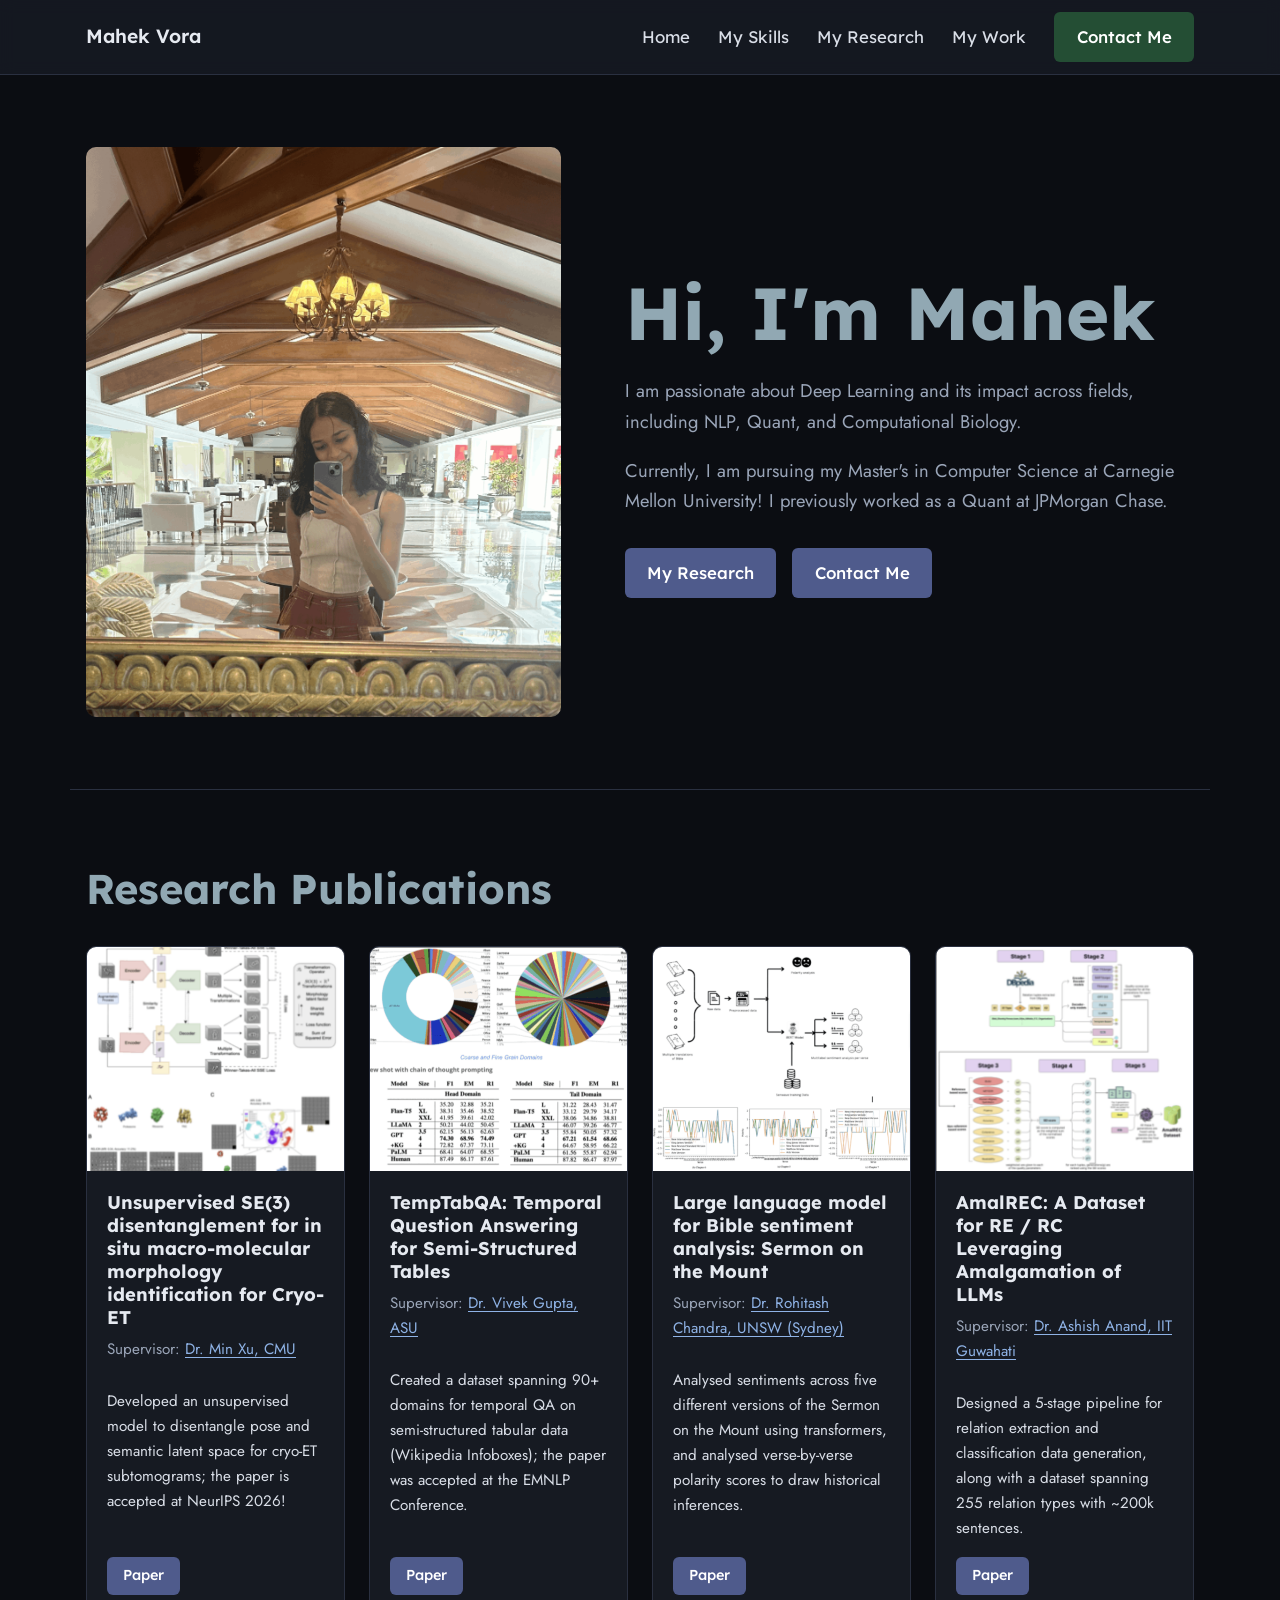
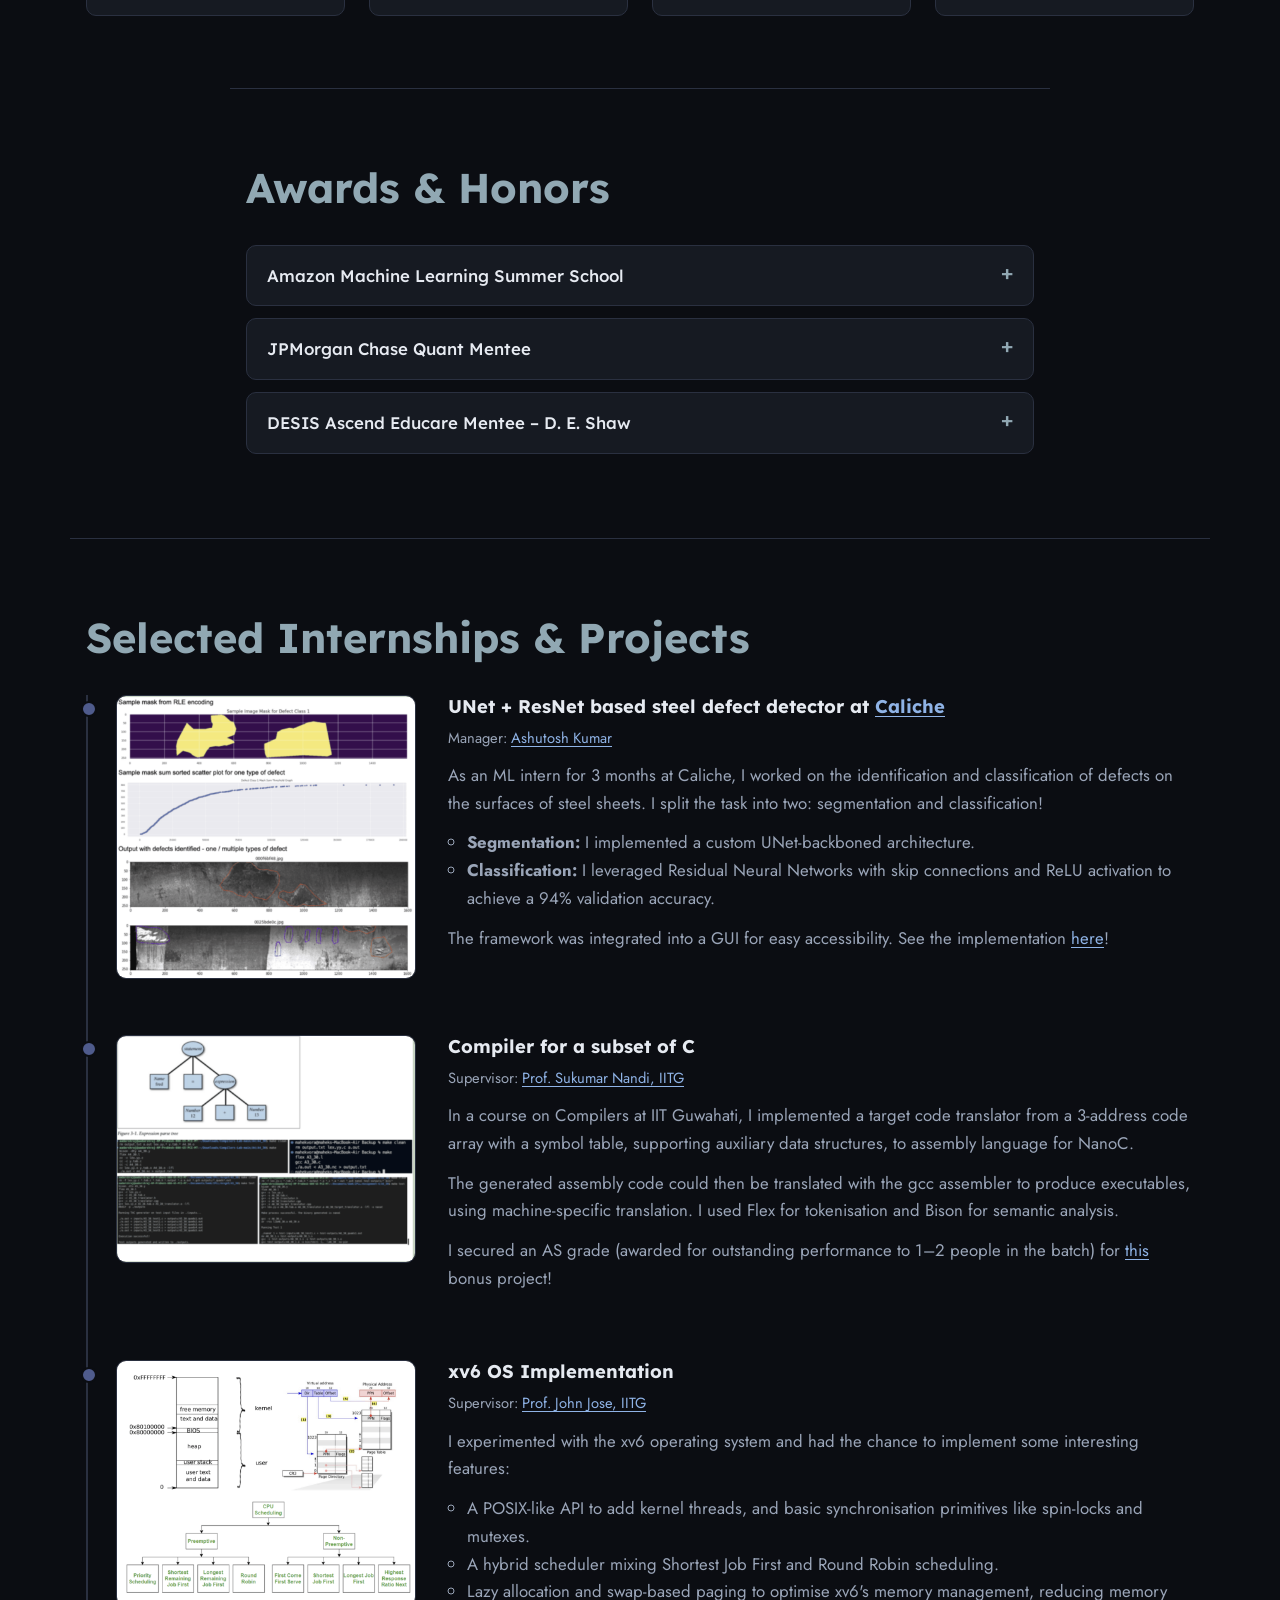
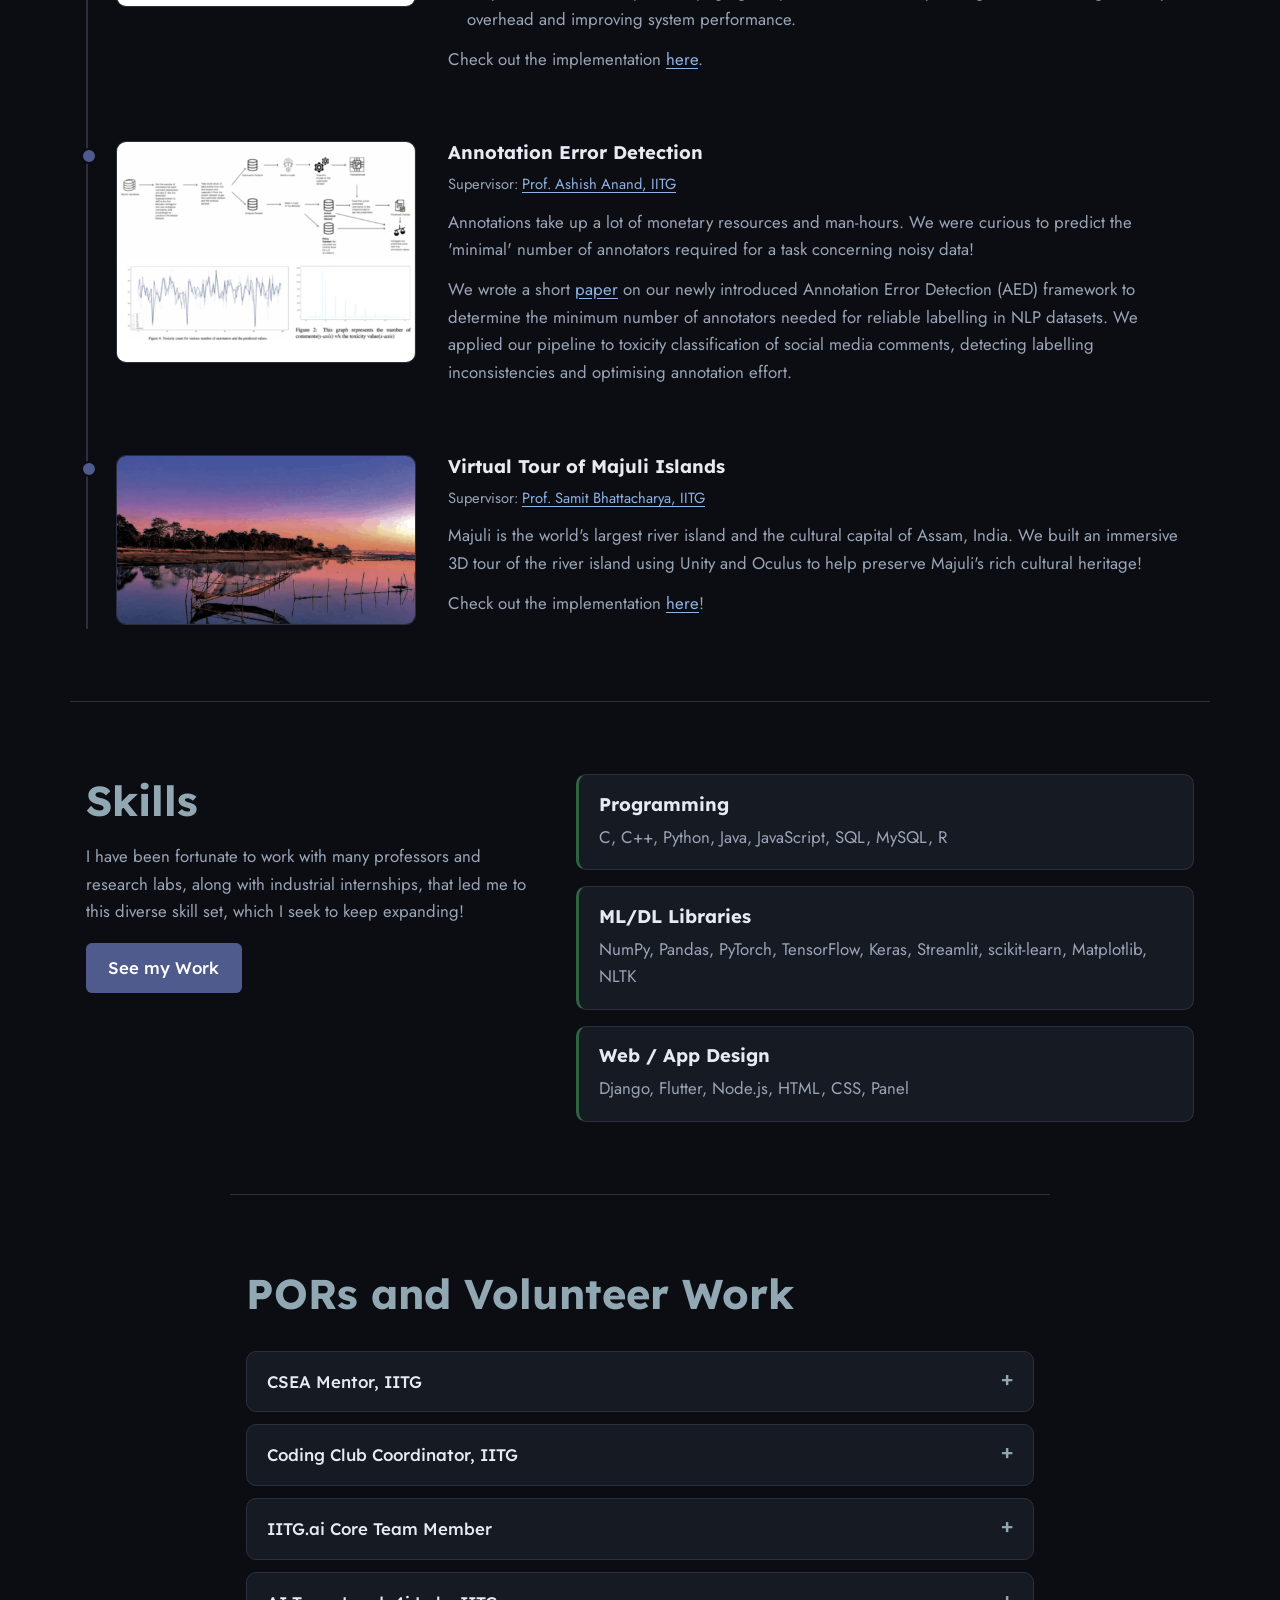
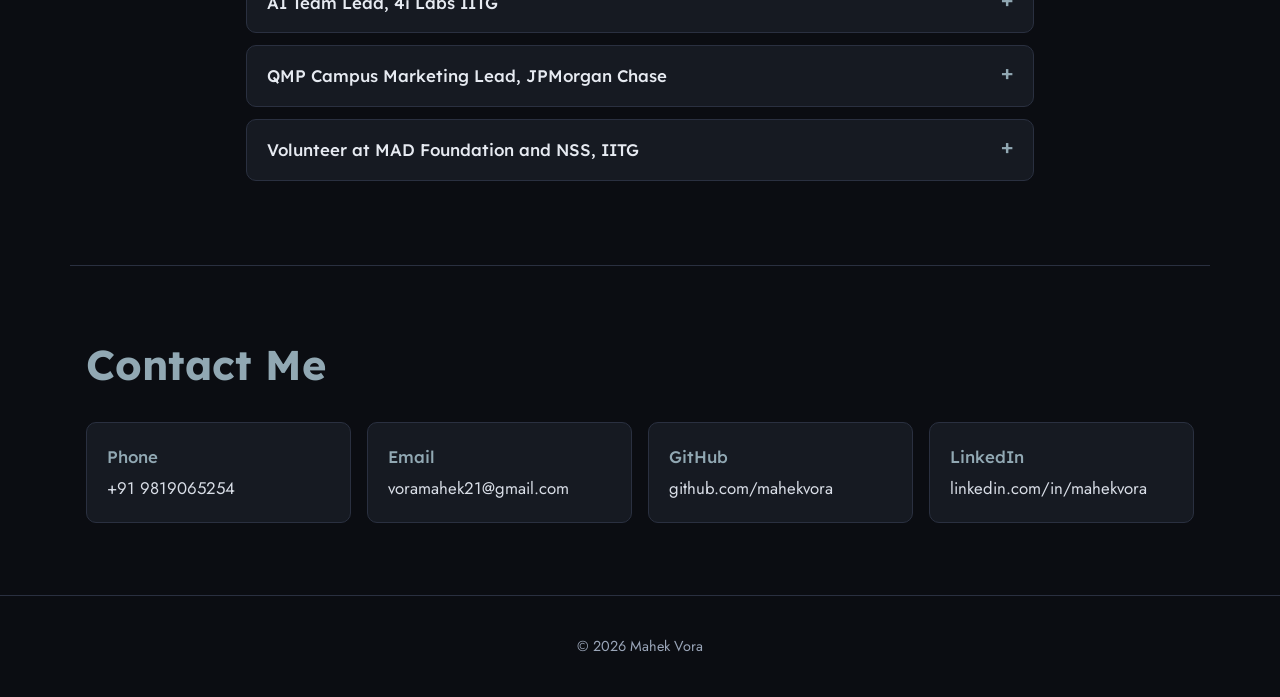
==== index.html @ 823ddb9f "Initial GitHub Pages site migrated from Mobirise Co-Authored-By: Claude Opus 5.5 <noreply@anthropic." ====
<!doctype html>
<html lang="en">
<head>
  <meta charset="utf-8">
  <meta name="viewport" content="width=device-width, initial-scale=1">
  <title>Mahek Vora</title>
  <meta name="description" content="Mahek Vora — MS in Computer Science at Carnegie Mellon University. Deep Learning research across NLP, Quant, and Computational Biology.">
  <link rel="preconnect" href="https://fonts.googleapis.com">
  <link rel="preconnect" href="https://fonts.gstatic.com" crossorigin>
  <link href="https://fonts.googleapis.com/css2?family=Jost:wght@400;500&family=Lexend:wght@400;500;600;700&display=swap" rel="stylesheet">
  <link rel="stylesheet" href="assets/css/style.css">
</head>
<body>

<header class="nav">
  <div class="nav-inner">
    <a class="brand" href="#top">Mahek Vora</a>
    <input type="checkbox" id="nav-toggle" aria-label="Toggle menu">
    <label for="nav-toggle" class="nav-burger"><span></span></label>
    <nav class="nav-links">
      <a href="#top">Home</a>
      <a href="#skills">My Skills</a>
      <a href="#research">My Research</a>
      <a href="#work">My Work</a>
      <a class="btn btn-green" href="#contact">Contact Me</a>
    </nav>
  </div>
</header>

<main id="top">

  <section class="hero container">
    <img class="hero-photo" src="assets/images/img-5869-1076x1293.png" alt="Mahek Vora" width="1076" height="1293">
    <div class="hero-text">
      <h1>Hi, I'm Mahek</h1>
      <p>I am passionate about Deep Learning and its impact across fields, including NLP, Quant, and Computational Biology.</p>
      <p>Currently, I am pursuing my Master's in Computer Science at Carnegie Mellon University! I previously worked as a Quant at JPMorgan Chase.</p>
      <div class="btn-row">
        <a class="btn" href="#research">My Research</a>
        <a class="btn" href="#contact">Contact Me</a>
      </div>
    </div>
  </section>

  <section id="research" class="container">
    <h2>Research Publications</h2>
    <div class="cards">
      <article class="card">
        <img src="assets/images/cmu-518x467.png" alt="" loading="lazy">
        <div class="card-body">
          <h3>Unsupervised SE(3) disentanglement for in situ macro-molecular morphology identification for Cryo-ET</h3>
          <p class="meta">Supervisor: <a href="https://cbd.cmu.edu/people/xu.html">Dr. Min Xu, CMU</a></p>
          <p>Developed an unsupervised model to disentangle pose and semantic latent space for cryo-ET subtomograms; the paper is accepted at NeurIPS 2026!</p>
          <a class="btn btn-small" href="http://arxiv.org/abs/2601.01364">Paper</a>
        </div>
      </article>
      <article class="card">
        <img src="assets/images/ttqa-518x437.png" alt="" loading="lazy">
        <div class="card-body">
          <h3>TempTabQA: Temporal Question Answering for Semi-Structured Tables</h3>
          <p class="meta">Supervisor: <a href="https://search.asu.edu/profile/5176374">Dr. Vivek Gupta, ASU</a></p>
          <p>Created a dataset spanning 90+ domains for temporal QA on semi-structured tabular data (Wikipedia Infoboxes); the paper was accepted at the EMNLP Conference.</p>
          <a class="btn btn-small" href="https://aclanthology.org/2023.emnlp-main.149/">Paper</a>
        </div>
      </article>
      <article class="card">
        <img src="assets/images/sermon-518x442.png" alt="" loading="lazy">
        <div class="card-body">
          <h3>Large language model for Bible sentiment analysis: Sermon on the Mount</h3>
          <p class="meta">Supervisor: <a href="https://research.unsw.edu.au/people/dr-rohitash-chandra">Dr. Rohitash Chandra, UNSW (Sydney)</a></p>
          <p>Analysed sentiments across five different versions of the Sermon on the Mount using transformers, and analysed verse-by-verse polarity scores to draw historical inferences.</p>
          <a class="btn btn-small" href="https://arxiv.org/abs/2401.00689">Paper</a>
        </div>
      </article>
      <article class="card">
        <img src="assets/images/amalrec-518x457.png" alt="" loading="lazy">
        <div class="card-body">
          <h3>AmalREC: A Dataset for RE / RC Leveraging Amalgamation of LLMs</h3>
          <p class="meta">Supervisor: <a href="https://www.iitg.ac.in/anand.ashish/">Dr. Ashish Anand, IIT Guwahati</a></p>
          <p>Designed a 5-stage pipeline for relation extraction and classification data generation, along with a dataset spanning 255 relation types with ~200k sentences.</p>
          <a class="btn btn-small" href="https://arxiv.org/abs/2412.20427">Paper</a>
        </div>
      </article>
    </div>
  </section>

  <section id="awards" class="container narrow">
    <h2>Awards &amp; Honors</h2>
    <details>
      <summary>Amazon Machine Learning Summer School</summary>
      <p>Selected in the top 4% nationally to attend the Amazon MLSS 2022.</p>
    </details>
    <details>
      <summary>JPMorgan Chase Quant Mentee</summary>
      <p>Selected in the top 1% nationally for a 6-month-long mentorship in quant research and finance by JPMorgan Chase.</p>
    </details>
    <details>
      <summary>DESIS Ascend Educare Mentee – D. E. Shaw</summary>
      <p>Selected in the top 32 of 6200 women nationally (top 0.5%) for the 6-month-long STEM initiative by D. E. Shaw.</p>
    </details>
  </section>

  <section id="work" class="container">
    <h2>Selected Internships &amp; Projects</h2>
    <ol class="timeline">
      <li>
        <img src="assets/images/caliche-944x894.png" alt="" loading="lazy">
        <div>
          <h3>UNet + ResNet based steel defect detector at <a href="https://www.calicheglobal.com/">Caliche</a></h3>
          <p class="meta">Manager: <a href="https://www.linkedin.com/in/corrosionczar/">Ashutosh Kumar</a></p>
          <p>As an ML intern for 3 months at Caliche, I worked on the identification and classification of defects on the surfaces of steel sheets. I split the task into two: segmentation and classification!</p>
          <ul>
            <li><strong>Segmentation:</strong> I implemented a custom UNet-backboned architecture.</li>
            <li><strong>Classification:</strong> I leveraged Residual Neural Networks with skip connections and ReLU activation to achieve a 94% validation accuracy.</li>
          </ul>
          <p>The framework was integrated into a GUI for easy accessibility. See the implementation <a href="https://github.com/mahekvora/Metal-Sheet-Defect-Detection">here</a>!</p>
        </div>
      </li>
      <li>
        <img src="assets/images/compiler-948x720.png" alt="" loading="lazy">
        <div>
          <h3>Compiler for a subset of C</h3>
          <p class="meta">Supervisor: <a href="https://www.iitg.ac.in/sukumar/">Prof. Sukumar Nandi, IITG</a></p>
          <p>In a course on Compilers at IIT Guwahati, I implemented a target code translator from a 3-address code array with a symbol table, supporting auxiliary data structures, to assembly language for NanoC.</p>
          <p>The generated assembly code could then be translated with the gcc assembler to produce executables, using machine-specific translation. I used Flex for tokenisation and Bison for semantic analysis.</p>
          <p>I secured an AS grade (awarded for outstanding performance to 1–2 people in the batch) for <a href="https://github.com/mahekvora/Compiler-in-C-Like-Language">this</a> bonus project!</p>
        </div>
      </li>
      <li>
        <img src="assets/images/xv6-944x776.png" alt="" loading="lazy">
        <div>
          <h3>xv6 OS Implementation</h3>
          <p class="meta">Supervisor: <a href="https://www.iitg.ac.in/johnjose/">Prof. John Jose, IITG</a></p>
          <p>I experimented with the xv6 operating system and had the chance to implement some interesting features:</p>
          <ul>
            <li>A POSIX-like API to add kernel threads, and basic synchronisation primitives like spin-locks and mutexes.</li>
            <li>A hybrid scheduler mixing Shortest Job First and Round Robin scheduling.</li>
            <li>Lazy allocation and swap-based paging to optimise xv6's memory management, reducing memory overhead and improving system performance.</li>
          </ul>
          <p>Check out the implementation <a href="https://github.com/mahekvora/xv6-Implementation">here</a>.</p>
        </div>
      </li>
      <li>
        <img src="assets/images/aed-946x696.png" alt="" loading="lazy">
        <div>
          <h3>Annotation Error Detection</h3>
          <p class="meta">Supervisor: <a href="https://www.iitg.ac.in/anand.ashish/">Prof. Ashish Anand, IITG</a></p>
          <p>Annotations take up a lot of monetary resources and man-hours. We were curious to predict the 'minimal' number of annotators required for a task concerning noisy data!</p>
          <p>We wrote a short <a href="https://github.com/mahekvora/Annotation-Error-Detection-Model">paper</a> on our newly introduced Annotation Error Detection (AED) framework to determine the minimum number of annotators needed for reliable labelling in NLP datasets. We applied our pipeline to toxicity classification of social media comments, detecting labelling inconsistencies and optimising annotation effort.</p>
        </div>
      </li>
      <li>
        <img src="assets/images/majuli-932x526.png" alt="" loading="lazy">
        <div>
          <h3>Virtual Tour of Majuli Islands</h3>
          <p class="meta">Supervisor: <a href="https://fac.iitg.ac.in/samit/">Prof. Samit Bhattacharya, IITG</a></p>
          <p>Majuli is the world's largest river island and the cultural capital of Assam, India. We built an immersive 3D tour of the river island using Unity and Oculus to help preserve Majuli's rich cultural heritage!</p>
          <p>Check out the implementation <a href="https://github.com/mahekvora/Virtual-tour-of-Majuli-River-Islands/tree/main">here</a>!</p>
        </div>
      </li>
    </ol>
  </section>

  <section id="skills" class="container skills">
    <div class="skills-intro">
      <h2>Skills</h2>
      <p>I have been fortunate to work with many professors and research labs, along with industrial internships, that led me to this diverse skill set, which I seek to keep expanding!</p>
      <a class="btn" href="#work">See my Work</a>
    </div>
    <div class="skills-grid">
      <div class="skill">
        <h3>Programming</h3>
        <p>C, C++, Python, Java, JavaScript, SQL, MySQL, R</p>
      </div>
      <div class="skill">
        <h3>ML/DL Libraries</h3>
        <p>NumPy, Pandas, PyTorch, TensorFlow, Keras, Streamlit, scikit-learn, Matplotlib, NLTK</p>
      </div>
      <div class="skill">
        <h3>Web / App Design</h3>
        <p>Django, Flutter, Node.js, HTML, CSS, Panel</p>
      </div>
    </div>
  </section>

  <section id="volunteer" class="container narrow">
    <h2>PORs and Volunteer Work</h2>
    <details>
      <summary>CSEA Mentor, IITG</summary>
      <p>As a part of the Computer Science and Engineering Association, the central student body at IITG's Computer Science department, I mentored a group of 10 freshers, helping them adjust to the cultural and academic environment. I guided them on internships, research projects and placements in addition to academic coursework.</p>
    </details>
    <details>
      <summary>Coding Club Coordinator, IITG</summary>
      <p>As the Coordinator at Coding Club, I organised various ML &amp; DL hackathons, led projects and mentored freshers on ML, AI, and Web/App Development.</p>
    </details>
    <details>
      <summary>IITG.ai Core Team Member</summary>
      <p>I was one of the leads at the Core Team in IITG's AI club, IITG.ai. Here, I organised multiple research discussions and AI competitions. I also took part in organising guest lectures in NLP, CV and AI.</p>
    </details>
    <details>
      <summary>AI Team Lead, 4i Labs IITG</summary>
      <p>As the Lead of the AI team at IITG 4i Labs, I worked on various projects, including the speech setup and chatbot for a humanoid, Raman! I worked with people from diverse departments including mechanical and robotics students.</p>
    </details>
    <details>
      <summary>QMP Campus Marketing Lead, JPMorgan Chase</summary>
      <p>At JPMorgan Chase's Quant Mentorship Program (QMP), I led the Campus Marketing for IIT Guwahati. The program focuses on mentoring the best batch of sophomores at top schools in India on Quant. I myself was one of the selected mentees in my sophomore year, and finally joined the program back as a mentor when I joined JPMC full time!</p>
    </details>
    <details>
      <summary>Volunteer at MAD Foundation and NSS, IITG</summary>
      <p>I volunteered at Making A Difference, an NGO, to teach basic mathematics to over 300 tribal students at Palghar, a small district in rural Maharashtra. As an undergraduate at IIT Guwahati, I joined the National Service Scheme to help as a teaching volunteer for underprivileged students during on-site rural visits.</p>
    </details>
  </section>

  <section id="contact" class="container">
    <h2>Contact Me</h2>
    <div class="contact-grid">
      <a class="contact" href="tel:+919819065254"><span>Phone</span>+91 9819065254</a>
      <a class="contact" href="mailto:voramahek21@gmail.com"><span>Email</span>voramahek21@gmail.com</a>
      <a class="contact" href="https://github.com/mahekvora"><span>GitHub</span>github.com/mahekvora</a>
      <a class="contact" href="https://www.linkedin.com/in/mahekvora"><span>LinkedIn</span>linkedin.com/in/mahekvora</a>
    </div>
  </section>

</main>

<footer class="footer">
  <p>© 2026 Mahek Vora</p>
</footer>

<script>
  // Close the mobile menu after picking a section
  document.querySelectorAll('.nav-links a').forEach(function (a) {
    a.addEventListener('click', function () { document.getElementById('nav-toggle').checked = false; });
  });
</script>

</body>
</html>
---- assets/css/style.css ----
:root {
  --bg: #0b0d12;
  --surface: #161a22;
  --surface-2: #1e2330;
  --border: #2a3040;
  --text: #d9dee7;
  --muted: #9aa5b8;
  --heading: #91a8b3;
  --accent: #4f5b8c;
  --accent-hover: #616ea6;
  --green: #244e34;
  --green-hover: #2f6443;
  --link: #8fb3e6;
  --radius: 10px;
}

* { box-sizing: border-box; }

html { scroll-behavior: smooth; scroll-padding-top: 80px; }

body {
  margin: 0;
  background: var(--bg);
  color: var(--text);
  font-family: 'Jost', system-ui, sans-serif;
  font-size: 1.05rem;
  line-height: 1.65;
}

h1, h2, h3 { font-family: 'Lexend', sans-serif; color: var(--heading); line-height: 1.25; }
h1 { font-size: clamp(2.6rem, 7vw, 4.6rem); margin: 0 0 1rem; }
h2 { font-size: clamp(1.8rem, 4vw, 2.6rem); margin: 0 0 2rem; }
h3 { font-size: 1.15rem; margin: 0 0 .5rem; color: #e6eaf1; }

a { color: var(--link); text-underline-offset: 3px; }
a:hover { color: #b5cdf0; }

img { max-width: 100%; height: auto; display: block; }

.container { max-width: 1140px; margin: 0 auto; padding: 4.5rem 1rem; }
.narrow { max-width: 820px; }
section + section { border-top: 1px solid var(--border); }

/* Buttons */
.btn {
  display: inline-block;
  padding: .7rem 1.4rem;
  background: var(--accent);
  color: #fff;
  font-family: 'Lexend', sans-serif;
  font-weight: 500;
  text-decoration: none;
  border-radius: 6px;
  transition: background .2s;
}
.btn:hover { background: var(--accent-hover); color: #fff; }
.btn-green { background: var(--green); }
.btn-green:hover { background: var(--green-hover); }
.btn-small { padding: .45rem 1rem; font-size: .9rem; }
.btn-row { display: flex; gap: 1rem; flex-wrap: wrap; margin-top: 2rem; }

/* Nav */
.nav {
  position: sticky; top: 0; z-index: 10;
  background: rgba(22, 26, 34, .92);
  backdrop-filter: blur(8px);
  border-bottom: 1px solid var(--border);
}
.nav-inner {
  max-width: 1140px; margin: 0 auto; padding: .75rem 1rem;
  display: flex; align-items: center; justify-content: space-between;
}
.brand { font-family: 'Lexend', sans-serif; font-weight: 600; font-size: 1.2rem; color: #e6eaf1; text-decoration: none; }
.nav-links { display: flex; align-items: center; gap: 1.75rem; }
.nav-links a:not(.btn) { color: var(--text); text-decoration: none; font-family: 'Lexend', sans-serif; }
.nav-links a:not(.btn):hover { color: var(--heading); }
#nav-toggle, .nav-burger { display: none; }

/* Hero */
.hero { display: grid; grid-template-columns: 1fr 1.2fr; gap: 4rem; align-items: center; }
.hero-photo { border-radius: var(--radius); }
.hero-text p { color: var(--muted); font-size: 1.15rem; }

/* Research cards */
.cards { display: grid; grid-template-columns: repeat(auto-fill, minmax(250px, 1fr)); gap: 1.5rem; }
.card {
  background: var(--surface);
  border: 1px solid var(--border);
  border-radius: var(--radius);
  overflow: hidden;
  display: flex; flex-direction: column;
}
.card img { aspect-ratio: 518 / 450; object-fit: cover; width: 100%; background: #fff; }
.card-body { padding: 1.25rem; display: flex; flex-direction: column; flex: 1; }
.card-body p { font-size: .95rem; }
.card-body .btn { align-self: flex-start; margin-top: auto; }
.meta { color: var(--muted); font-size: .92rem; margin: 0 0 .75rem; }

/* Accordions */
details {
  background: var(--surface);
  border: 1px solid var(--border);
  border-radius: var(--radius);
  margin-bottom: .75rem;
}
summary {
  cursor: pointer;
  list-style: none;
  padding: 1rem 1.25rem;
  font-family: 'Lexend', sans-serif;
  font-weight: 500;
  color: #e6eaf1;
  display: flex; justify-content: space-between; gap: 1rem;
}
summary::-webkit-details-marker { display: none; }
summary::after { content: '+'; color: var(--heading); font-size: 1.3rem; line-height: 1; }
details[open] summary::after { content: '−'; }
details p { margin: 0; padding: 0 1.25rem 1.1rem; color: var(--muted); }

/* Timeline */
.timeline { list-style: none; margin: 0; padding: 0 0 0 1.75rem; border-left: 2px solid var(--border); }
.timeline > li {
  position: relative;
  display: grid; grid-template-columns: 300px 1fr; gap: 2rem;
  margin-bottom: 3.5rem;
}
.timeline > li:last-child { margin-bottom: 0; }
.timeline > li::before {
  content: '';
  position: absolute; left: calc(-1.75rem - 7px); top: .4rem;
  width: 12px; height: 12px; border-radius: 50%;
  background: var(--accent); border: 2px solid var(--bg);
}
.timeline img { border-radius: var(--radius); border: 1px solid var(--border); }
.timeline p, .timeline ul { color: var(--muted); margin: 0 0 .75rem; }
.timeline ul { padding-left: 1.2rem; }

/* Skills */
.skills { display: grid; grid-template-columns: 1fr 1.4fr; gap: 3rem; align-items: start; }
.skills-intro p { color: var(--muted); }
.skills-intro h2 { margin-bottom: 1rem; }
.skills-grid { display: grid; gap: 1rem; }
.skill { background: var(--surface); border: 1px solid var(--border); border-left: 3px solid var(--green-hover); border-radius: var(--radius); padding: 1.1rem 1.25rem; }
.skill p { margin: 0; color: var(--muted); }

/* Contact */
.contact-grid { display: grid; grid-template-columns: repeat(auto-fit, minmax(220px, 1fr)); gap: 1rem; }
.contact {
  background: var(--surface); border: 1px solid var(--border); border-radius: var(--radius);
  padding: 1.25rem; text-decoration: none; color: var(--text); overflow-wrap: anywhere;
  transition: border-color .2s;
}
.contact:hover { border-color: var(--accent); color: var(--text); }
.contact span { display: block; font-family: 'Lexend', sans-serif; color: var(--heading); font-weight: 500; margin-bottom: .25rem; }

.footer { text-align: center; color: var(--muted); border-top: 1px solid var(--border); padding: 1.5rem 1rem; font-size: .9rem; }

/* Responsive */
@media (max-width: 860px) {
  .hero, .skills { grid-template-columns: 1fr; gap: 2rem; }
  .hero-photo { max-width: 420px; margin: 0 auto; }
  .hero-text { text-align: center; }
  .btn-row { justify-content: center; }
  .timeline > li { grid-template-columns: 1fr; gap: 1rem; }
  .container { padding: 3rem 1rem; }

  .nav-burger { display: block; width: 28px; height: 20px; position: relative; cursor: pointer; }
  .nav-burger span, .nav-burger::before, .nav-burger::after {
    content: ''; position: absolute; left: 0; right: 0; height: 2px; background: var(--text);
  }
  .nav-burger::before { top: 0; }
  .nav-burger span { top: 9px; }
  .nav-burger::after { bottom: 0; }
  .nav-links {
    display: none;
    position: absolute; top: 100%; left: 0; right: 0;
    flex-direction: column; align-items: stretch; gap: 0;
    background: var(--surface); border-bottom: 1px solid var(--border);
    padding: .5rem 1rem 1rem;
  }
  .nav-links a { padding: .6rem 0; }
  .nav-links .btn { text-align: center; margin-top: .5rem; }
  #nav-toggle:checked ~ .nav-links { display: flex; }
}
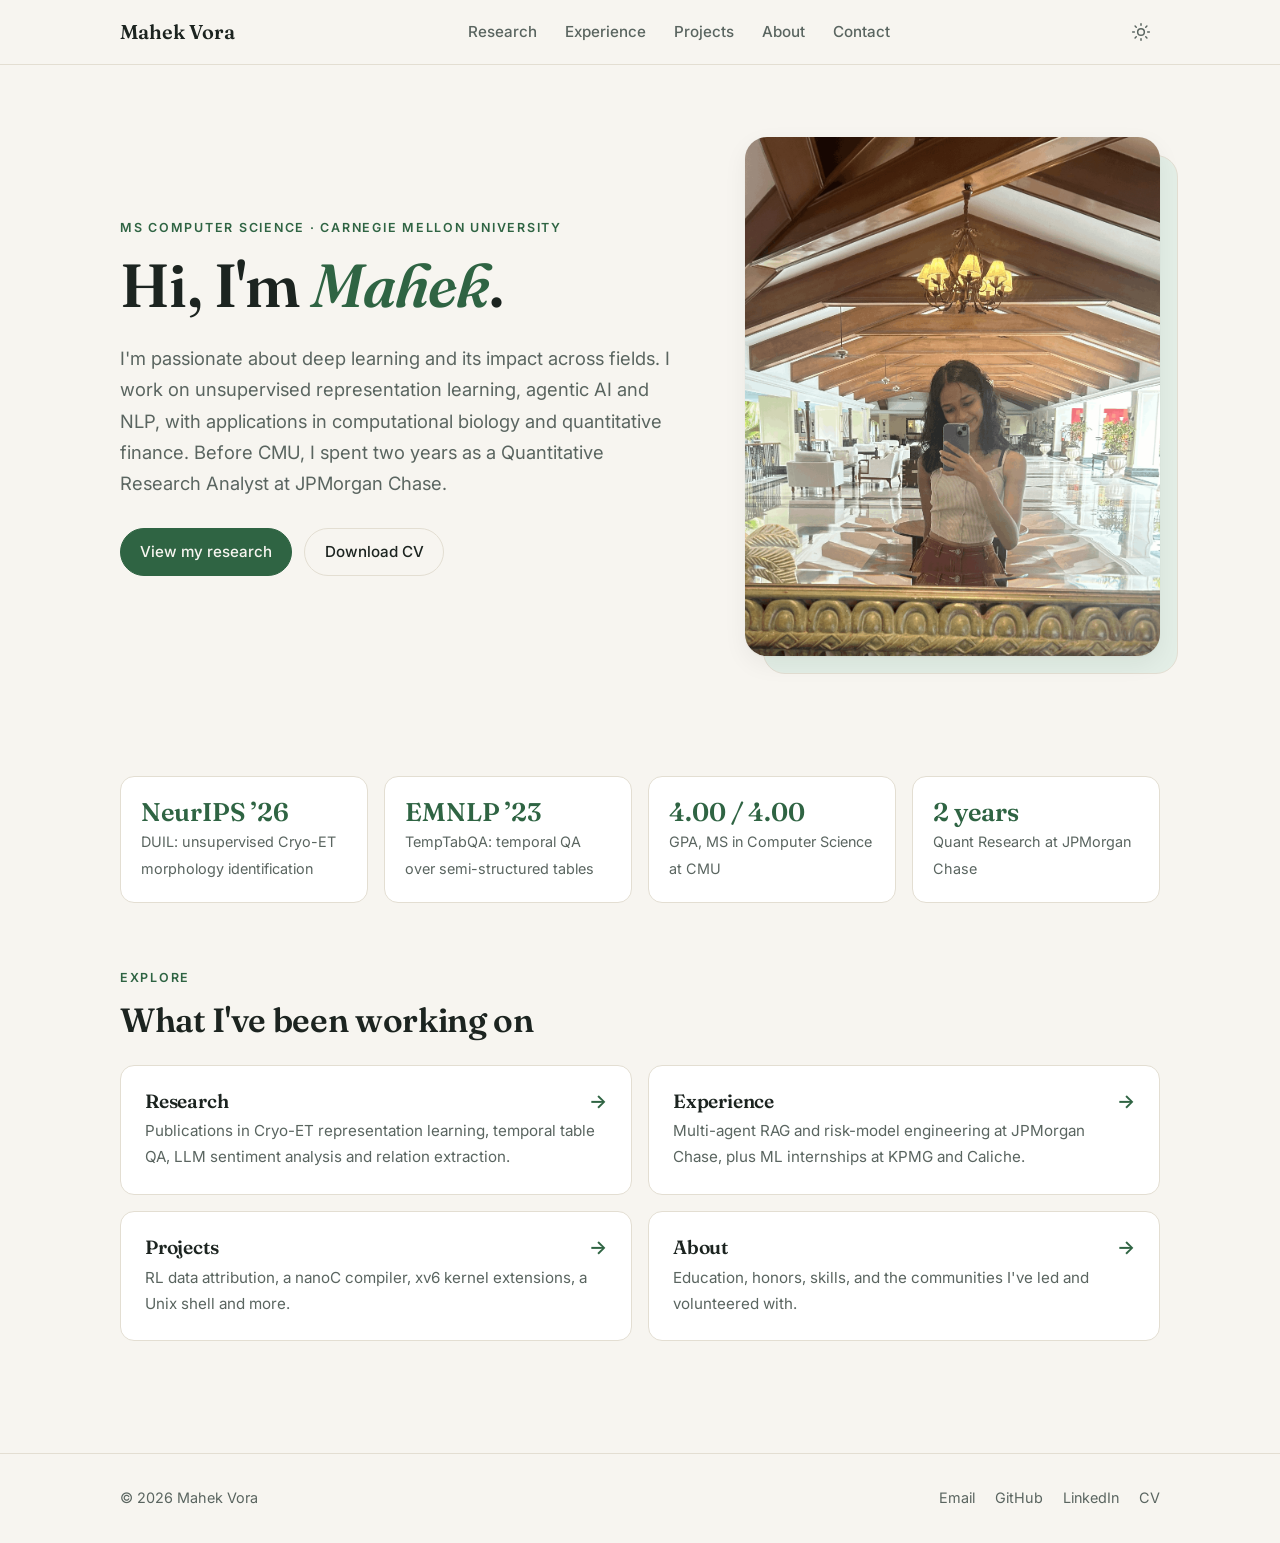
==== commit 1947cd04: "Split site into multiple pages, refresh content from CV, redesign Co-Authored-By: Claude Opus 5.5 <n" ====
--- a/index.html
+++ b/index.html
@@ -4,235 +4,101 @@
   <meta charset="utf-8">
   <meta name="viewport" content="width=device-width, initial-scale=1">
   <title>Mahek Vora</title>
-  <meta name="description" content="Mahek Vora — MS in Computer Science at Carnegie Mellon University. Deep Learning research across NLP, Quant, and Computational Biology.">
+  <meta name="description" content="Mahek Vora — MS in Computer Science at Carnegie Mellon University. Deep learning research across NLP, computational biology and quantitative finance.">
+  <meta property="og:title" content="Mahek Vora">
+  <meta property="og:description" content="Mahek Vora — MS in Computer Science at Carnegie Mellon University. Deep learning research across NLP, computational biology and quantitative finance.">
+  <meta property="og:image" content="https://mahekvora.github.io/assets/images/img-5869-1076x1293.png">
+  <link rel="icon" href="assets/images/favicon.svg" type="image/svg+xml">
   <link rel="preconnect" href="https://fonts.googleapis.com">
   <link rel="preconnect" href="https://fonts.gstatic.com" crossorigin>
-  <link href="https://fonts.googleapis.com/css2?family=Jost:wght@400;500&family=Lexend:wght@400;500;600;700&display=swap" rel="stylesheet">
+  <link href="https://fonts.googleapis.com/css2?family=Fraunces:ital,opsz,wght@0,9..144,500;0,9..144,600;1,9..144,500;1,9..144,600&family=Inter:wght@400;500;600&display=swap" rel="stylesheet">
   <link rel="stylesheet" href="assets/css/style.css">
+  <script src="assets/js/main.js"></script>
 </head>
 <body>
 
-<header class="nav">
-  <div class="nav-inner">
-    <a class="brand" href="#top">Mahek Vora</a>
-    <input type="checkbox" id="nav-toggle" aria-label="Toggle menu">
-    <label for="nav-toggle" class="nav-burger"><span></span></label>
-    <nav class="nav-links">
-      <a href="#top">Home</a>
-      <a href="#skills">My Skills</a>
-      <a href="#research">My Research</a>
-      <a href="#work">My Work</a>
-      <a class="btn btn-green" href="#contact">Contact Me</a>
+<header class="site-header">
+  <div class="wrap">
+    <a class="brand" href="index.html">Mahek Vora</a>
+    <nav class="nav" aria-label="Main">
+      <a href="research.html">Research</a>
+      <a href="experience.html">Experience</a>
+      <a href="projects.html">Projects</a>
+      <a href="about.html">About</a>
+      <a href="contact.html">Contact</a>
     </nav>
+    <div class="header-actions">
+      <button class="icon-btn theme-btn" aria-label="Toggle dark mode">
+        <svg class="sun" viewBox="0 0 24 24" fill="none" stroke="currentColor" stroke-width="1.8" stroke-linecap="round"><circle cx="12" cy="12" r="4"/><path d="M12 2v2M12 20v2M4.9 4.9l1.4 1.4M17.7 17.7l1.4 1.4M2 12h2M20 12h2M4.9 19.1l1.4-1.4M17.7 6.3l1.4-1.4"/></svg>
+        <svg class="moon" viewBox="0 0 24 24" fill="none" stroke="currentColor" stroke-width="1.8" stroke-linecap="round" stroke-linejoin="round"><path d="M21 12.8A9 9 0 1 1 11.2 3a7 7 0 0 0 9.8 9.8z"/></svg>
+      </button>
+      <button class="icon-btn menu-btn" aria-label="Open menu" aria-expanded="false">
+        <svg viewBox="0 0 24 24" fill="none" stroke="currentColor" stroke-width="1.8" stroke-linecap="round"><path d="M4 7h16M4 12h16M4 17h16"/></svg>
+      </button>
+    </div>
   </div>
 </header>
 
-<main id="top">
-
-  <section class="hero container">
-    <img class="hero-photo" src="assets/images/img-5869-1076x1293.png" alt="Mahek Vora" width="1076" height="1293">
-    <div class="hero-text">
-      <h1>Hi, I'm Mahek</h1>
-      <p>I am passionate about Deep Learning and its impact across fields, including NLP, Quant, and Computational Biology.</p>
-      <p>Currently, I am pursuing my Master's in Computer Science at Carnegie Mellon University! I previously worked as a Quant at JPMorgan Chase.</p>
+<main>
+  <section class="wrap hero">
+    <div>
+      <p class="eyebrow">MS Computer Science · Carnegie Mellon University</p>
+      <h1>Hi, I'm <em>Mahek</em>.</h1>
+      <p class="lede">I'm passionate about deep learning and its impact across fields. I work on unsupervised representation learning, agentic AI and NLP, with applications in computational biology and quantitative finance. Before CMU, I spent two years as a Quantitative Research Analyst at JPMorgan Chase.</p>
       <div class="btn-row">
-        <a class="btn" href="#research">My Research</a>
-        <a class="btn" href="#contact">Contact Me</a>
+        <a class="btn" href="research.html">View my research</a>
+        <a class="btn btn-ghost" href="assets/files/Mahek_Vora_CV.pdf">Download CV</a>
       </div>
+    </div>
+    <div class="portrait">
+      <img src="assets/images/img-5869-1076x1293.png" alt="Portrait of Mahek Vora" width="1076" height="1293">
     </div>
   </section>
 
-  <section id="research" class="container">
-    <h2>Research Publications</h2>
-    <div class="cards">
-      <article class="card">
-        <img src="assets/images/cmu-518x467.png" alt="" loading="lazy">
-        <div class="card-body">
-          <h3>Unsupervised SE(3) disentanglement for in situ macro-molecular morphology identification for Cryo-ET</h3>
-          <p class="meta">Supervisor: <a href="https://cbd.cmu.edu/people/xu.html">Dr. Min Xu, CMU</a></p>
-          <p>Developed an unsupervised model to disentangle pose and semantic latent space for cryo-ET subtomograms; the paper is accepted at NeurIPS 2026!</p>
-          <a class="btn btn-small" href="http://arxiv.org/abs/2601.01364">Paper</a>
-        </div>
-      </article>
-      <article class="card">
-        <img src="assets/images/ttqa-518x437.png" alt="" loading="lazy">
-        <div class="card-body">
-          <h3>TempTabQA: Temporal Question Answering for Semi-Structured Tables</h3>
-          <p class="meta">Supervisor: <a href="https://search.asu.edu/profile/5176374">Dr. Vivek Gupta, ASU</a></p>
-          <p>Created a dataset spanning 90+ domains for temporal QA on semi-structured tabular data (Wikipedia Infoboxes); the paper was accepted at the EMNLP Conference.</p>
-          <a class="btn btn-small" href="https://aclanthology.org/2023.emnlp-main.149/">Paper</a>
-        </div>
-      </article>
-      <article class="card">
-        <img src="assets/images/sermon-518x442.png" alt="" loading="lazy">
-        <div class="card-body">
-          <h3>Large language model for Bible sentiment analysis: Sermon on the Mount</h3>
-          <p class="meta">Supervisor: <a href="https://research.unsw.edu.au/people/dr-rohitash-chandra">Dr. Rohitash Chandra, UNSW (Sydney)</a></p>
-          <p>Analysed sentiments across five different versions of the Sermon on the Mount using transformers, and analysed verse-by-verse polarity scores to draw historical inferences.</p>
-          <a class="btn btn-small" href="https://arxiv.org/abs/2401.00689">Paper</a>
-        </div>
-      </article>
-      <article class="card">
-        <img src="assets/images/amalrec-518x457.png" alt="" loading="lazy">
-        <div class="card-body">
-          <h3>AmalREC: A Dataset for RE / RC Leveraging Amalgamation of LLMs</h3>
-          <p class="meta">Supervisor: <a href="https://www.iitg.ac.in/anand.ashish/">Dr. Ashish Anand, IIT Guwahati</a></p>
-          <p>Designed a 5-stage pipeline for relation extraction and classification data generation, along with a dataset spanning 255 relation types with ~200k sentences.</p>
-          <a class="btn btn-small" href="https://arxiv.org/abs/2412.20427">Paper</a>
-        </div>
-      </article>
+  <section class="wrap section">
+    <div class="stats">
+      <div class="stat"><b>NeurIPS ’26</b><span>DUIL: unsupervised Cryo-ET morphology identification</span></div>
+      <div class="stat"><b>EMNLP ’23</b><span>TempTabQA: temporal QA over semi-structured tables</span></div>
+      <div class="stat"><b>4.00 / 4.00</b><span>GPA, MS in Computer Science at CMU</span></div>
+      <div class="stat"><b>2 years</b><span>Quant Research at JPMorgan Chase</span></div>
     </div>
   </section>
 
-  <section id="awards" class="container narrow">
-    <h2>Awards &amp; Honors</h2>
-    <details>
-      <summary>Amazon Machine Learning Summer School</summary>
-      <p>Selected in the top 4% nationally to attend the Amazon MLSS 2022.</p>
-    </details>
-    <details>
-      <summary>JPMorgan Chase Quant Mentee</summary>
-      <p>Selected in the top 1% nationally for a 6-month-long mentorship in quant research and finance by JPMorgan Chase.</p>
-    </details>
-    <details>
-      <summary>DESIS Ascend Educare Mentee – D. E. Shaw</summary>
-      <p>Selected in the top 32 of 6200 women nationally (top 0.5%) for the 6-month-long STEM initiative by D. E. Shaw.</p>
-    </details>
-  </section>
-
-  <section id="work" class="container">
-    <h2>Selected Internships &amp; Projects</h2>
-    <ol class="timeline">
-      <li>
-        <img src="assets/images/caliche-944x894.png" alt="" loading="lazy">
-        <div>
-          <h3>UNet + ResNet based steel defect detector at <a href="https://www.calicheglobal.com/">Caliche</a></h3>
-          <p class="meta">Manager: <a href="https://www.linkedin.com/in/corrosionczar/">Ashutosh Kumar</a></p>
-          <p>As an ML intern for 3 months at Caliche, I worked on the identification and classification of defects on the surfaces of steel sheets. I split the task into two: segmentation and classification!</p>
-          <ul>
-            <li><strong>Segmentation:</strong> I implemented a custom UNet-backboned architecture.</li>
-            <li><strong>Classification:</strong> I leveraged Residual Neural Networks with skip connections and ReLU activation to achieve a 94% validation accuracy.</li>
-          </ul>
-          <p>The framework was integrated into a GUI for easy accessibility. See the implementation <a href="https://github.com/mahekvora/Metal-Sheet-Defect-Detection">here</a>!</p>
-        </div>
-      </li>
-      <li>
-        <img src="assets/images/compiler-948x720.png" alt="" loading="lazy">
-        <div>
-          <h3>Compiler for a subset of C</h3>
-          <p class="meta">Supervisor: <a href="https://www.iitg.ac.in/sukumar/">Prof. Sukumar Nandi, IITG</a></p>
-          <p>In a course on Compilers at IIT Guwahati, I implemented a target code translator from a 3-address code array with a symbol table, supporting auxiliary data structures, to assembly language for NanoC.</p>
-          <p>The generated assembly code could then be translated with the gcc assembler to produce executables, using machine-specific translation. I used Flex for tokenisation and Bison for semantic analysis.</p>
-          <p>I secured an AS grade (awarded for outstanding performance to 1–2 people in the batch) for <a href="https://github.com/mahekvora/Compiler-in-C-Like-Language">this</a> bonus project!</p>
-        </div>
-      </li>
-      <li>
-        <img src="assets/images/xv6-944x776.png" alt="" loading="lazy">
-        <div>
-          <h3>xv6 OS Implementation</h3>
-          <p class="meta">Supervisor: <a href="https://www.iitg.ac.in/johnjose/">Prof. John Jose, IITG</a></p>
-          <p>I experimented with the xv6 operating system and had the chance to implement some interesting features:</p>
-          <ul>
-            <li>A POSIX-like API to add kernel threads, and basic synchronisation primitives like spin-locks and mutexes.</li>
-            <li>A hybrid scheduler mixing Shortest Job First and Round Robin scheduling.</li>
-            <li>Lazy allocation and swap-based paging to optimise xv6's memory management, reducing memory overhead and improving system performance.</li>
-          </ul>
-          <p>Check out the implementation <a href="https://github.com/mahekvora/xv6-Implementation">here</a>.</p>
-        </div>
-      </li>
-      <li>
-        <img src="assets/images/aed-946x696.png" alt="" loading="lazy">
-        <div>
-          <h3>Annotation Error Detection</h3>
-          <p class="meta">Supervisor: <a href="https://www.iitg.ac.in/anand.ashish/">Prof. Ashish Anand, IITG</a></p>
-          <p>Annotations take up a lot of monetary resources and man-hours. We were curious to predict the 'minimal' number of annotators required for a task concerning noisy data!</p>
-          <p>We wrote a short <a href="https://github.com/mahekvora/Annotation-Error-Detection-Model">paper</a> on our newly introduced Annotation Error Detection (AED) framework to determine the minimum number of annotators needed for reliable labelling in NLP datasets. We applied our pipeline to toxicity classification of social media comments, detecting labelling inconsistencies and optimising annotation effort.</p>
-        </div>
-      </li>
-      <li>
-        <img src="assets/images/majuli-932x526.png" alt="" loading="lazy">
-        <div>
-          <h3>Virtual Tour of Majuli Islands</h3>
-          <p class="meta">Supervisor: <a href="https://fac.iitg.ac.in/samit/">Prof. Samit Bhattacharya, IITG</a></p>
-          <p>Majuli is the world's largest river island and the cultural capital of Assam, India. We built an immersive 3D tour of the river island using Unity and Oculus to help preserve Majuli's rich cultural heritage!</p>
-          <p>Check out the implementation <a href="https://github.com/mahekvora/Virtual-tour-of-Majuli-River-Islands/tree/main">here</a>!</p>
-        </div>
-      </li>
-    </ol>
-  </section>
-
-  <section id="skills" class="container skills">
-    <div class="skills-intro">
-      <h2>Skills</h2>
-      <p>I have been fortunate to work with many professors and research labs, along with industrial internships, that led me to this diverse skill set, which I seek to keep expanding!</p>
-      <a class="btn" href="#work">See my Work</a>
-    </div>
-    <div class="skills-grid">
-      <div class="skill">
-        <h3>Programming</h3>
-        <p>C, C++, Python, Java, JavaScript, SQL, MySQL, R</p>
-      </div>
-      <div class="skill">
-        <h3>ML/DL Libraries</h3>
-        <p>NumPy, Pandas, PyTorch, TensorFlow, Keras, Streamlit, scikit-learn, Matplotlib, NLTK</p>
-      </div>
-      <div class="skill">
-        <h3>Web / App Design</h3>
-        <p>Django, Flutter, Node.js, HTML, CSS, Panel</p>
-      </div>
+  <section class="wrap section">
+    <p class="eyebrow">Explore</p>
+    <h2>What I've been working on</h2>
+    <div class="explore">
+      <a href="research.html">
+        <h3>Research</h3>
+        <p>Publications in Cryo-ET representation learning, temporal table QA, LLM sentiment analysis and relation extraction.</p>
+      </a>
+      <a href="experience.html">
+        <h3>Experience</h3>
+        <p>Multi-agent RAG and risk-model engineering at JPMorgan Chase, plus ML internships at KPMG and Caliche.</p>
+      </a>
+      <a href="projects.html">
+        <h3>Projects</h3>
+        <p>RL data attribution, a nanoC compiler, xv6 kernel extensions, a Unix shell and more.</p>
+      </a>
+      <a href="about.html">
+        <h3>About</h3>
+        <p>Education, honors, skills, and the communities I've led and volunteered with.</p>
+      </a>
     </div>
   </section>
-
-  <section id="volunteer" class="container narrow">
-    <h2>PORs and Volunteer Work</h2>
-    <details>
-      <summary>CSEA Mentor, IITG</summary>
-      <p>As a part of the Computer Science and Engineering Association, the central student body at IITG's Computer Science department, I mentored a group of 10 freshers, helping them adjust to the cultural and academic environment. I guided them on internships, research projects and placements in addition to academic coursework.</p>
-    </details>
-    <details>
-      <summary>Coding Club Coordinator, IITG</summary>
-      <p>As the Coordinator at Coding Club, I organised various ML &amp; DL hackathons, led projects and mentored freshers on ML, AI, and Web/App Development.</p>
-    </details>
-    <details>
-      <summary>IITG.ai Core Team Member</summary>
-      <p>I was one of the leads at the Core Team in IITG's AI club, IITG.ai. Here, I organised multiple research discussions and AI competitions. I also took part in organising guest lectures in NLP, CV and AI.</p>
-    </details>
-    <details>
-      <summary>AI Team Lead, 4i Labs IITG</summary>
-      <p>As the Lead of the AI team at IITG 4i Labs, I worked on various projects, including the speech setup and chatbot for a humanoid, Raman! I worked with people from diverse departments including mechanical and robotics students.</p>
-    </details>
-    <details>
-      <summary>QMP Campus Marketing Lead, JPMorgan Chase</summary>
-      <p>At JPMorgan Chase's Quant Mentorship Program (QMP), I led the Campus Marketing for IIT Guwahati. The program focuses on mentoring the best batch of sophomores at top schools in India on Quant. I myself was one of the selected mentees in my sophomore year, and finally joined the program back as a mentor when I joined JPMC full time!</p>
-    </details>
-    <details>
-      <summary>Volunteer at MAD Foundation and NSS, IITG</summary>
-      <p>I volunteered at Making A Difference, an NGO, to teach basic mathematics to over 300 tribal students at Palghar, a small district in rural Maharashtra. As an undergraduate at IIT Guwahati, I joined the National Service Scheme to help as a teaching volunteer for underprivileged students during on-site rural visits.</p>
-    </details>
-  </section>
-
-  <section id="contact" class="container">
-    <h2>Contact Me</h2>
-    <div class="contact-grid">
-      <a class="contact" href="tel:+919819065254"><span>Phone</span>+91 9819065254</a>
-      <a class="contact" href="mailto:voramahek21@gmail.com"><span>Email</span>voramahek21@gmail.com</a>
-      <a class="contact" href="https://github.com/mahekvora"><span>GitHub</span>github.com/mahekvora</a>
-      <a class="contact" href="https://www.linkedin.com/in/mahekvora"><span>LinkedIn</span>linkedin.com/in/mahekvora</a>
-    </div>
-  </section>
-
 </main>
 
-<footer class="footer">
-  <p>© 2026 Mahek Vora</p>
+<footer class="site-footer">
+  <div class="wrap">
+    <span>© <span id="year">2026</span> Mahek Vora</span>
+    <nav aria-label="Social">
+      <a href="mailto:mbvora@cs.cmu.edu">Email</a>
+      <a href="https://github.com/mahekvora">GitHub</a>
+      <a href="https://www.linkedin.com/in/mahekvora">LinkedIn</a>
+      <a href="assets/files/Mahek_Vora_CV.pdf">CV</a>
+    </nav>
+  </div>
 </footer>
-
-<script>
-  // Close the mobile menu after picking a section
-  document.querySelectorAll('.nav-links a').forEach(function (a) {
-    a.addEventListener('click', function () { document.getElementById('nav-toggle').checked = false; });
-  });
-</script>
 
 </body>
 </html>
--- a/assets/css/style.css
+++ b/assets/css/style.css
@@ -1,184 +1,301 @@
+/* ---------- Theme ---------- */
 :root {
-  --bg: #0b0d12;
-  --surface: #161a22;
-  --surface-2: #1e2330;
-  --border: #2a3040;
-  --text: #d9dee7;
-  --muted: #9aa5b8;
-  --heading: #91a8b3;
-  --accent: #4f5b8c;
-  --accent-hover: #616ea6;
-  --green: #244e34;
-  --green-hover: #2f6443;
-  --link: #8fb3e6;
-  --radius: 10px;
-}
-
+  --bg: #f7f5f0;
+  --surface: #ffffff;
+  --surface-2: #f0ede5;
+  --border: #e3ded2;
+  --text: #1c2420;
+  --muted: #5a6560;
+  --accent: #2f6443;
+  --accent-soft: #e3eee6;
+  --accent-2: #4f5b8c;
+  --accent-2-soft: #e7e9f3;
+  --shadow: 0 1px 2px rgba(20, 30, 25, .04), 0 8px 24px rgba(20, 30, 25, .06);
+  --radius: 14px;
+  --serif: 'Fraunces', Georgia, serif;
+  --sans: 'Inter', system-ui, -apple-system, sans-serif;
+  color-scheme: light;
+}
+
+@media (prefers-color-scheme: dark) {
+  :root:not([data-theme="light"]) {
+    --bg: #0e1211;
+    --surface: #151b19;
+    --surface-2: #1b2320;
+    --border: #26302c;
+    --text: #e3e8e5;
+    --muted: #9aa7a1;
+    --accent: #84c49a;
+    --accent-soft: #1d2d24;
+    --accent-2: #a6b0e2;
+    --accent-2-soft: #1f2336;
+    --shadow: 0 1px 2px rgba(0, 0, 0, .3), 0 8px 24px rgba(0, 0, 0, .25);
+    color-scheme: dark;
+  }
+}
+:root[data-theme="dark"] {
+  --bg: #0e1211;
+  --surface: #151b19;
+  --surface-2: #1b2320;
+  --border: #26302c;
+  --text: #e3e8e5;
+  --muted: #9aa7a1;
+  --accent: #84c49a;
+  --accent-soft: #1d2d24;
+  --accent-2: #a6b0e2;
+  --accent-2-soft: #1f2336;
+  --shadow: 0 1px 2px rgba(0, 0, 0, .3), 0 8px 24px rgba(0, 0, 0, .25);
+  color-scheme: dark;
+}
+
+/* ---------- Base ---------- */
 * { box-sizing: border-box; }
-
-html { scroll-behavior: smooth; scroll-padding-top: 80px; }
-
+html { scroll-behavior: smooth; }
 body {
   margin: 0;
   background: var(--bg);
   color: var(--text);
-  font-family: 'Jost', system-ui, sans-serif;
-  font-size: 1.05rem;
-  line-height: 1.65;
-}
-
-h1, h2, h3 { font-family: 'Lexend', sans-serif; color: var(--heading); line-height: 1.25; }
-h1 { font-size: clamp(2.6rem, 7vw, 4.6rem); margin: 0 0 1rem; }
-h2 { font-size: clamp(1.8rem, 4vw, 2.6rem); margin: 0 0 2rem; }
-h3 { font-size: 1.15rem; margin: 0 0 .5rem; color: #e6eaf1; }
-
-a { color: var(--link); text-underline-offset: 3px; }
-a:hover { color: #b5cdf0; }
-
+  font-family: var(--sans);
+  font-size: 1rem;
+  line-height: 1.7;
+  -webkit-font-smoothing: antialiased;
+  display: flex; flex-direction: column; min-height: 100vh;
+}
+main { flex: 1; }
+
+h1, h2, h3 { font-family: var(--serif); font-weight: 600; line-height: 1.2; margin: 0; letter-spacing: -.01em; }
+h1 { font-size: clamp(2.4rem, 6vw, 3.8rem); }
+h2 { font-size: clamp(1.6rem, 3.5vw, 2.1rem); margin-bottom: 1.5rem; }
+h3 { font-size: 1.2rem; }
+p { margin: 0 0 1rem; }
+
+a { color: var(--accent); text-decoration-thickness: 1px; text-underline-offset: 3px; }
+a:hover { text-decoration-thickness: 2px; }
 img { max-width: 100%; height: auto; display: block; }
-
-.container { max-width: 1140px; margin: 0 auto; padding: 4.5rem 1rem; }
-.narrow { max-width: 820px; }
-section + section { border-top: 1px solid var(--border); }
-
-/* Buttons */
+strong { font-weight: 600; }
+
+.wrap { max-width: 1080px; margin: 0 auto; padding: 0 1.25rem; }
+.section { padding-block: 4rem; }
+.section + .section { padding-top: 0; }
+
+.eyebrow {
+  font-family: var(--sans); font-size: .78rem; font-weight: 600;
+  letter-spacing: .14em; text-transform: uppercase; color: var(--accent);
+  margin-bottom: .75rem;
+}
+.muted { color: var(--muted); }
+
+/* ---------- Buttons & chips ---------- */
 .btn {
-  display: inline-block;
-  padding: .7rem 1.4rem;
-  background: var(--accent);
-  color: #fff;
-  font-family: 'Lexend', sans-serif;
-  font-weight: 500;
-  text-decoration: none;
-  border-radius: 6px;
-  transition: background .2s;
-}
-.btn:hover { background: var(--accent-hover); color: #fff; }
-.btn-green { background: var(--green); }
-.btn-green:hover { background: var(--green-hover); }
-.btn-small { padding: .45rem 1rem; font-size: .9rem; }
-.btn-row { display: flex; gap: 1rem; flex-wrap: wrap; margin-top: 2rem; }
-
-/* Nav */
-.nav {
-  position: sticky; top: 0; z-index: 10;
-  background: rgba(22, 26, 34, .92);
-  backdrop-filter: blur(8px);
+  display: inline-flex; align-items: center; gap: .45rem;
+  padding: .65rem 1.2rem; border-radius: 999px;
+  font-weight: 500; font-size: .95rem; text-decoration: none;
+  background: var(--accent); color: var(--bg);
+  border: 1px solid var(--accent);
+  transition: transform .15s, opacity .15s;
+}
+.btn:hover { transform: translateY(-1px); opacity: .92; }
+.btn-ghost { background: transparent; color: var(--text); border-color: var(--border); }
+.btn-ghost:hover { border-color: var(--accent); color: var(--accent); }
+.btn-sm { padding: .4rem .9rem; font-size: .85rem; }
+.btn-row { display: flex; flex-wrap: wrap; gap: .75rem; }
+
+.chip {
+  display: inline-block; padding: .2rem .65rem; border-radius: 999px;
+  font-size: .78rem; font-weight: 600;
+  background: var(--accent-soft); color: var(--accent);
+}
+.chip-blue { background: var(--accent-2-soft); color: var(--accent-2); }
+.tags { display: flex; flex-wrap: wrap; gap: .4rem; margin: 0; padding: 0; list-style: none; }
+.tags li {
+  font-size: .85rem; padding: .25rem .7rem; border-radius: 8px;
+  background: var(--surface-2); border: 1px solid var(--border);
+}
+
+/* ---------- Header ---------- */
+.site-header {
+  position: sticky; top: 0; z-index: 20;
+  background: color-mix(in srgb, var(--bg) 85%, transparent);
+  backdrop-filter: blur(10px);
   border-bottom: 1px solid var(--border);
 }
-.nav-inner {
-  max-width: 1140px; margin: 0 auto; padding: .75rem 1rem;
-  display: flex; align-items: center; justify-content: space-between;
-}
-.brand { font-family: 'Lexend', sans-serif; font-weight: 600; font-size: 1.2rem; color: #e6eaf1; text-decoration: none; }
-.nav-links { display: flex; align-items: center; gap: 1.75rem; }
-.nav-links a:not(.btn) { color: var(--text); text-decoration: none; font-family: 'Lexend', sans-serif; }
-.nav-links a:not(.btn):hover { color: var(--heading); }
-#nav-toggle, .nav-burger { display: none; }
-
-/* Hero */
-.hero { display: grid; grid-template-columns: 1fr 1.2fr; gap: 4rem; align-items: center; }
-.hero-photo { border-radius: var(--radius); }
-.hero-text p { color: var(--muted); font-size: 1.15rem; }
-
-/* Research cards */
-.cards { display: grid; grid-template-columns: repeat(auto-fill, minmax(250px, 1fr)); gap: 1.5rem; }
+.site-header .wrap { display: flex; align-items: center; justify-content: space-between; height: 64px; }
+.brand { font-family: var(--serif); font-weight: 600; font-size: 1.25rem; color: var(--text); text-decoration: none; }
+.nav { display: flex; align-items: center; gap: .25rem; }
+.nav a {
+  color: var(--muted); text-decoration: none; font-size: .95rem; font-weight: 500;
+  padding: .4rem .75rem; border-radius: 8px;
+}
+.nav a:hover { color: var(--text); background: var(--surface-2); }
+.nav a[aria-current="page"] { color: var(--accent); background: var(--accent-soft); }
+.header-actions { display: flex; align-items: center; gap: .25rem; }
+.icon-btn {
+  width: 38px; height: 38px; display: grid; place-items: center;
+  border: 0; background: transparent; color: var(--muted); border-radius: 8px; cursor: pointer;
+}
+.icon-btn:hover { color: var(--text); background: var(--surface-2); }
+.icon-btn svg { width: 20px; height: 20px; }
+.menu-btn { display: none; }
+.theme-btn .moon { display: none; }
+:root[data-theme="dark"] .theme-btn .sun { display: none; }
+:root[data-theme="dark"] .theme-btn .moon { display: block; }
+@media (prefers-color-scheme: dark) {
+  :root:not([data-theme="light"]) .theme-btn .sun { display: none; }
+  :root:not([data-theme="light"]) .theme-btn .moon { display: block; }
+}
+
+/* ---------- Page header (inner pages) ---------- */
+.page-head { padding-block: 4rem 2.5rem; }
+.page-head p:not(.eyebrow) { color: var(--muted); font-size: 1.1rem; max-width: 640px; margin-top: 1rem; }
+
+/* ---------- Home ---------- */
+.hero { display: grid; grid-template-columns: 1.35fr 1fr; gap: 4rem; align-items: center; padding-block: 4.5rem 3.5rem; }
+.hero h1 { margin-bottom: 1.25rem; }
+.hero h1 em { font-style: italic; color: var(--accent); }
+.hero .lede { font-size: 1.15rem; color: var(--muted); max-width: 560px; }
+.hero .btn-row { margin-top: 1.75rem; }
+.portrait { position: relative; }
+.portrait img {
+  border-radius: 22px; aspect-ratio: 4 / 5; object-fit: cover; width: 100%;
+  box-shadow: var(--shadow);
+}
+.portrait::before {
+  content: ''; position: absolute; inset: 18px -18px -18px 18px; z-index: -1;
+  border-radius: 22px; background: var(--accent-soft); border: 1px solid var(--border);
+}
+
+.stats { display: grid; grid-template-columns: repeat(4, 1fr); gap: 1rem; }
+.stat { background: var(--surface); border: 1px solid var(--border); border-radius: var(--radius); padding: 1.25rem; }
+.stat b { display: block; font-family: var(--serif); font-size: 1.6rem; color: var(--accent); font-weight: 600; line-height: 1.2; }
+.stat span { font-size: .9rem; color: var(--muted); }
+
+.explore { display: grid; grid-template-columns: repeat(2, 1fr); gap: 1rem; }
+.explore a {
+  display: block; text-decoration: none; color: var(--text);
+  background: var(--surface); border: 1px solid var(--border); border-radius: var(--radius);
+  padding: 1.5rem; transition: border-color .2s, transform .2s;
+}
+.explore a:hover { border-color: var(--accent); transform: translateY(-2px); }
+.explore h3 { margin-bottom: .35rem; display: flex; justify-content: space-between; }
+.explore h3::after { content: '→'; color: var(--accent); font-family: var(--sans); }
+.explore p { color: var(--muted); margin: 0; font-size: .95rem; }
+
+/* ---------- Cards ---------- */
 .card {
-  background: var(--surface);
-  border: 1px solid var(--border);
-  border-radius: var(--radius);
-  overflow: hidden;
-  display: flex; flex-direction: column;
-}
-.card img { aspect-ratio: 518 / 450; object-fit: cover; width: 100%; background: #fff; }
-.card-body { padding: 1.25rem; display: flex; flex-direction: column; flex: 1; }
-.card-body p { font-size: .95rem; }
-.card-body .btn { align-self: flex-start; margin-top: auto; }
-.meta { color: var(--muted); font-size: .92rem; margin: 0 0 .75rem; }
-
-/* Accordions */
+  background: var(--surface); border: 1px solid var(--border); border-radius: var(--radius);
+  box-shadow: var(--shadow); overflow: hidden;
+}
+
+/* Publications */
+.pubs { display: grid; gap: 1.5rem; }
+.pub { display: grid; grid-template-columns: 260px 1fr; }
+.pub-img { background: #fff; display: grid; place-items: center; padding: 1rem; border-right: 1px solid var(--border); }
+.pub-img img { max-height: 230px; object-fit: contain; }
+.pub-body { padding: 1.5rem 1.75rem; }
+.pub-body .chip { margin-bottom: .75rem; }
+.pub-body h3 { margin-bottom: .4rem; }
+.pub-meta { font-size: .9rem; color: var(--muted); margin-bottom: .9rem; }
+.pub-body ul { padding-left: 1.1rem; margin: 0 0 1.1rem; color: var(--muted); }
+.pub-body li { margin-bottom: .35rem; }
+
+/* Experience timeline */
+.timeline { position: relative; list-style: none; margin: 0; padding: 0; }
+.timeline::before { content: ''; position: absolute; left: 7px; top: 8px; bottom: 8px; width: 2px; background: var(--border); }
+.timeline > li { position: relative; padding-left: 2.5rem; margin-bottom: 2rem; }
+.timeline > li::before {
+  content: ''; position: absolute; left: 0; top: 1.75rem; width: 16px; height: 16px; border-radius: 50%;
+  background: var(--bg); border: 3px solid var(--accent);
+}
+.job { padding: 1.5rem 1.75rem; }
+.job-top { display: flex; justify-content: space-between; gap: 1rem; flex-wrap: wrap; align-items: baseline; }
+.job-role { color: var(--accent); font-weight: 600; }
+.job-date { font-size: .9rem; color: var(--muted); white-space: nowrap; }
+.job ul { padding-left: 1.1rem; margin: .9rem 0 0; color: var(--muted); }
+.job li { margin-bottom: .4rem; }
+.job-img { margin-top: 1rem; border-radius: 10px; border: 1px solid var(--border); max-width: 420px; }
+
+/* Projects */
+.projects { display: grid; grid-template-columns: repeat(2, 1fr); gap: 1.5rem; }
+.project { display: flex; flex-direction: column; }
+.project-img { background: #fff; aspect-ratio: 16 / 10; border-bottom: 1px solid var(--border); overflow: hidden; }
+.project-img img { width: 100%; height: 100%; object-fit: cover; object-position: top; }
+.project-img.text {
+  display: grid; place-items: center; background: var(--accent-soft);
+  font-family: ui-monospace, 'SF Mono', Menlo, monospace; color: var(--accent); font-size: 1.05rem;
+}
+.project-body { padding: 1.4rem 1.5rem 1.5rem; display: flex; flex-direction: column; flex: 1; }
+.project-body h3 { margin-bottom: .25rem; }
+.project-body .pub-meta { margin-bottom: .75rem; }
+.project-body p { color: var(--muted); font-size: .95rem; }
+.project-body .tags { margin: auto 0 1rem; padding-top: .5rem; }
+.project-body .btn { align-self: flex-start; }
+
+/* About */
+.about-grid { display: grid; grid-template-columns: 1fr 1fr; gap: 1.5rem; }
+.edu { padding: 1.5rem; }
+.edu h3 { margin-bottom: .2rem; }
+.edu .pub-meta { margin-bottom: .6rem; }
+.edu p { margin: 0; font-size: .95rem; color: var(--muted); }
+.honors { display: grid; grid-template-columns: repeat(3, 1fr); gap: 1rem; }
+.honor { padding: 1.5rem; }
+.honor b { font-family: var(--serif); font-size: 2rem; color: var(--accent); display: block; line-height: 1.1; font-weight: 600; }
+.honor h3 { font-size: 1.05rem; margin: .5rem 0 .3rem; }
+.honor p { margin: 0; font-size: .9rem; color: var(--muted); }
+.skills { display: grid; gap: 1.25rem; }
+.skill-row { display: grid; grid-template-columns: 180px 1fr; gap: 1rem; align-items: start; }
+.skill-row h3 { font-family: var(--sans); font-size: .95rem; font-weight: 600; padding-top: .25rem; }
+
 details {
-  background: var(--surface);
-  border: 1px solid var(--border);
-  border-radius: var(--radius);
-  margin-bottom: .75rem;
+  background: var(--surface); border: 1px solid var(--border); border-radius: 12px; margin-bottom: .75rem;
 }
 summary {
-  cursor: pointer;
-  list-style: none;
-  padding: 1rem 1.25rem;
-  font-family: 'Lexend', sans-serif;
-  font-weight: 500;
-  color: #e6eaf1;
+  cursor: pointer; list-style: none; padding: 1rem 1.25rem; font-weight: 600;
   display: flex; justify-content: space-between; gap: 1rem;
 }
 summary::-webkit-details-marker { display: none; }
-summary::after { content: '+'; color: var(--heading); font-size: 1.3rem; line-height: 1; }
-details[open] summary::after { content: '−'; }
+summary::after { content: '+'; color: var(--accent); font-size: 1.3rem; line-height: 1; transition: transform .2s; }
+details[open] summary::after { transform: rotate(45deg); }
 details p { margin: 0; padding: 0 1.25rem 1.1rem; color: var(--muted); }
 
-/* Timeline */
-.timeline { list-style: none; margin: 0; padding: 0 0 0 1.75rem; border-left: 2px solid var(--border); }
-.timeline > li {
-  position: relative;
-  display: grid; grid-template-columns: 300px 1fr; gap: 2rem;
-  margin-bottom: 3.5rem;
-}
-.timeline > li:last-child { margin-bottom: 0; }
-.timeline > li::before {
-  content: '';
-  position: absolute; left: calc(-1.75rem - 7px); top: .4rem;
-  width: 12px; height: 12px; border-radius: 50%;
-  background: var(--accent); border: 2px solid var(--bg);
-}
-.timeline img { border-radius: var(--radius); border: 1px solid var(--border); }
-.timeline p, .timeline ul { color: var(--muted); margin: 0 0 .75rem; }
-.timeline ul { padding-left: 1.2rem; }
-
-/* Skills */
-.skills { display: grid; grid-template-columns: 1fr 1.4fr; gap: 3rem; align-items: start; }
-.skills-intro p { color: var(--muted); }
-.skills-intro h2 { margin-bottom: 1rem; }
-.skills-grid { display: grid; gap: 1rem; }
-.skill { background: var(--surface); border: 1px solid var(--border); border-left: 3px solid var(--green-hover); border-radius: var(--radius); padding: 1.1rem 1.25rem; }
-.skill p { margin: 0; color: var(--muted); }
-
 /* Contact */
-.contact-grid { display: grid; grid-template-columns: repeat(auto-fit, minmax(220px, 1fr)); gap: 1rem; }
+.contact-grid { display: grid; grid-template-columns: repeat(2, 1fr); gap: 1rem; }
 .contact {
-  background: var(--surface); border: 1px solid var(--border); border-radius: var(--radius);
-  padding: 1.25rem; text-decoration: none; color: var(--text); overflow-wrap: anywhere;
-  transition: border-color .2s;
-}
-.contact:hover { border-color: var(--accent); color: var(--text); }
-.contact span { display: block; font-family: 'Lexend', sans-serif; color: var(--heading); font-weight: 500; margin-bottom: .25rem; }
-
-.footer { text-align: center; color: var(--muted); border-top: 1px solid var(--border); padding: 1.5rem 1rem; font-size: .9rem; }
-
-/* Responsive */
-@media (max-width: 860px) {
-  .hero, .skills { grid-template-columns: 1fr; gap: 2rem; }
-  .hero-photo { max-width: 420px; margin: 0 auto; }
-  .hero-text { text-align: center; }
-  .btn-row { justify-content: center; }
-  .timeline > li { grid-template-columns: 1fr; gap: 1rem; }
-  .container { padding: 3rem 1rem; }
-
-  .nav-burger { display: block; width: 28px; height: 20px; position: relative; cursor: pointer; }
-  .nav-burger span, .nav-burger::before, .nav-burger::after {
-    content: ''; position: absolute; left: 0; right: 0; height: 2px; background: var(--text);
+  display: flex; gap: 1rem; align-items: center; padding: 1.4rem;
+  text-decoration: none; color: var(--text); transition: border-color .2s, transform .2s;
+  overflow-wrap: anywhere;
+}
+.contact:hover { border-color: var(--accent); transform: translateY(-2px); }
+.contact svg { width: 26px; height: 26px; color: var(--accent); flex: none; }
+.contact small { display: block; color: var(--muted); font-size: .8rem; text-transform: uppercase; letter-spacing: .1em; font-weight: 600; }
+
+/* ---------- Footer ---------- */
+.site-footer { border-top: 1px solid var(--border); padding: 2rem 0; margin-top: 3rem; font-size: .9rem; color: var(--muted); }
+.site-footer .wrap { display: flex; justify-content: space-between; gap: 1rem; flex-wrap: wrap; }
+.site-footer nav { display: flex; gap: 1.25rem; }
+.site-footer a { color: var(--muted); text-decoration: none; }
+.site-footer a:hover { color: var(--accent); }
+
+/* ---------- Responsive ---------- */
+@media (max-width: 900px) {
+  .stats { grid-template-columns: repeat(2, 1fr); }
+  .honors { grid-template-columns: 1fr; }
+  .pub { grid-template-columns: 1fr; }
+  .pub-img { border-right: 0; border-bottom: 1px solid var(--border); }
+}
+@media (max-width: 760px) {
+  .hero { grid-template-columns: 1fr; gap: 2.5rem; padding-block: 2.5rem 2rem; }
+  .portrait { order: -1; max-width: 300px; margin-right: 18px; }
+  .explore, .projects, .about-grid, .contact-grid { grid-template-columns: 1fr; }
+  .skill-row { grid-template-columns: 1fr; gap: .5rem; }
+  .page-head { padding-block: 2.5rem 1.5rem; }
+  .section { padding-block: 2.5rem; }
+
+  .menu-btn { display: grid; }
+  .nav {
+    display: none; position: absolute; top: 64px; left: 0; right: 0;
+    flex-direction: column; align-items: stretch; gap: 0;
+    background: var(--bg); border-bottom: 1px solid var(--border); padding: .5rem 1.25rem 1rem;
   }
-  .nav-burger::before { top: 0; }
-  .nav-burger span { top: 9px; }
-  .nav-burger::after { bottom: 0; }
-  .nav-links {
-    display: none;
-    position: absolute; top: 100%; left: 0; right: 0;
-    flex-direction: column; align-items: stretch; gap: 0;
-    background: var(--surface); border-bottom: 1px solid var(--border);
-    padding: .5rem 1rem 1rem;
-  }
-  .nav-links a { padding: .6rem 0; }
-  .nav-links .btn { text-align: center; margin-top: .5rem; }
-  #nav-toggle:checked ~ .nav-links { display: flex; }
-}
+  .nav a { padding: .7rem .75rem; }
+  .nav.open { display: flex; }
+}
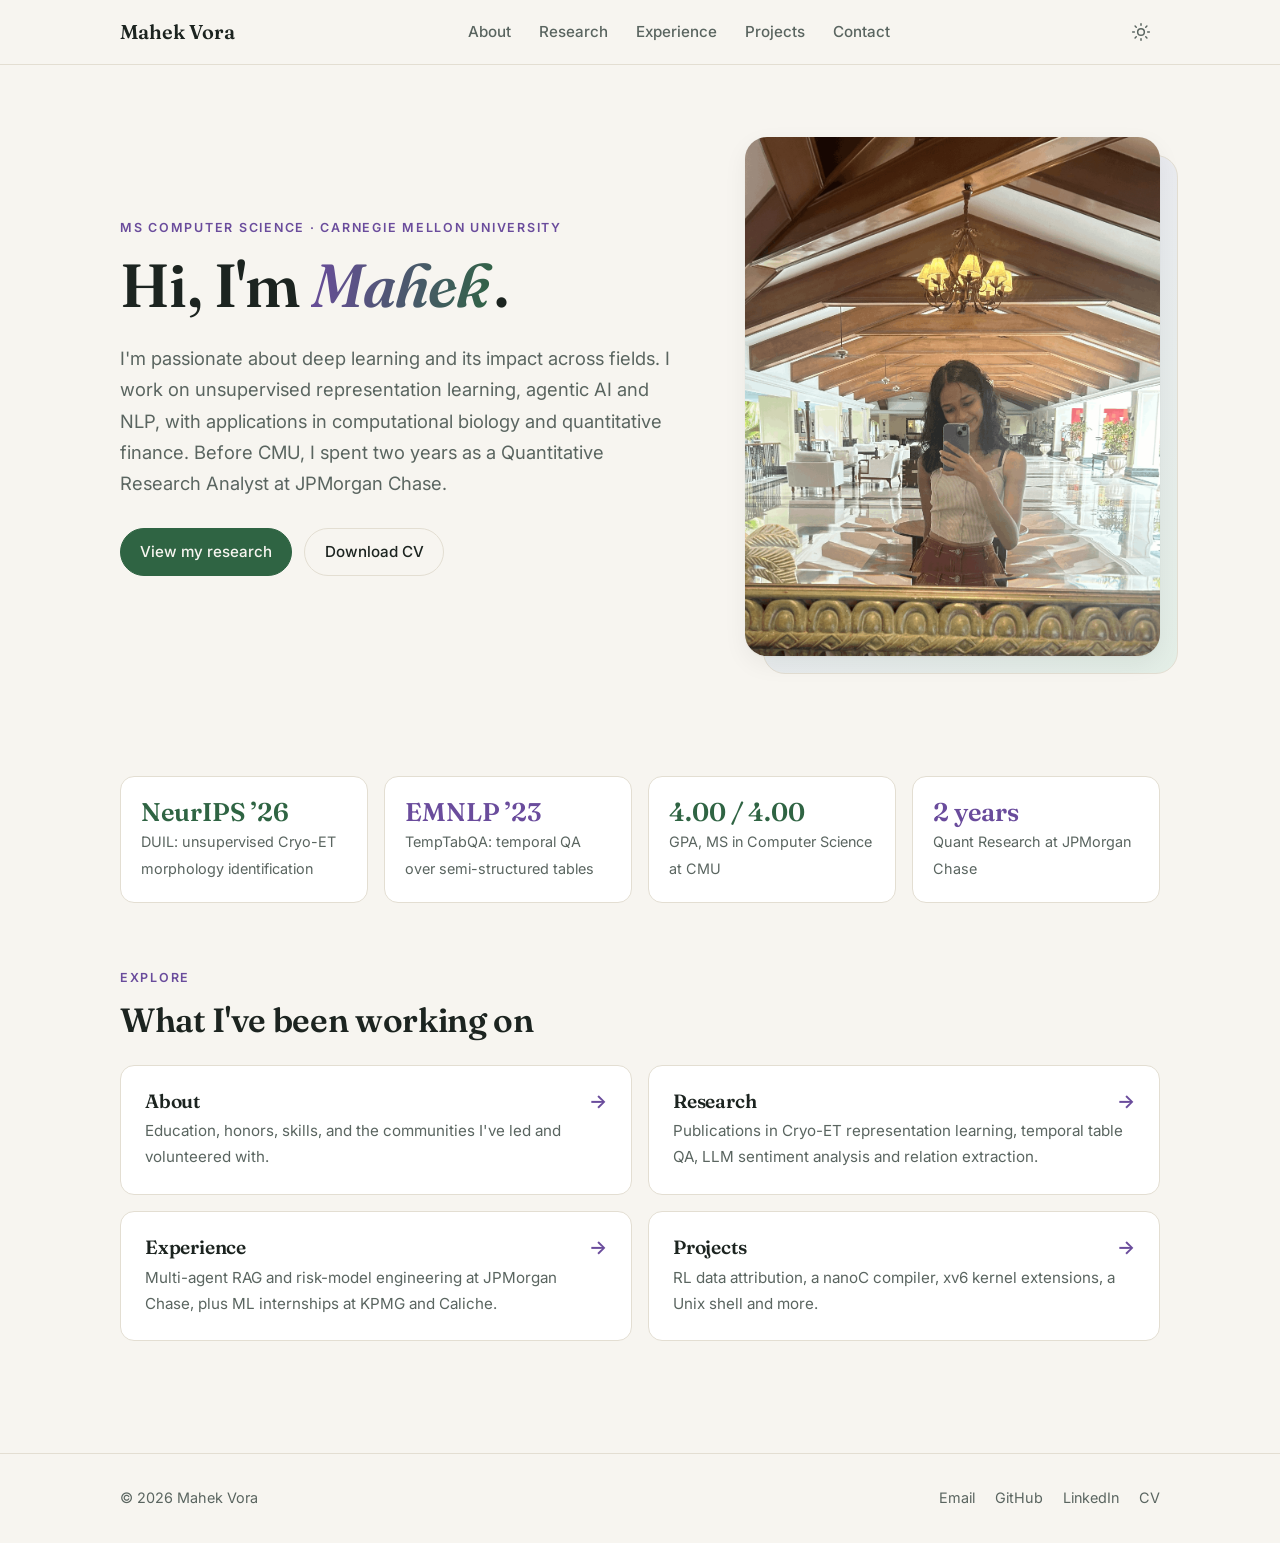
==== commit 260b7c0e: "Put About first, add purple accent, reword experience intro Co-Authored-By: Claude Opus 5.5 <noreply" ====
--- a/index.html
+++ b/index.html
@@ -21,10 +21,10 @@
   <div class="wrap">
     <a class="brand" href="index.html">Mahek Vora</a>
     <nav class="nav" aria-label="Main">
+      <a href="about.html">About</a>
       <a href="research.html">Research</a>
       <a href="experience.html">Experience</a>
       <a href="projects.html">Projects</a>
-      <a href="about.html">About</a>
       <a href="contact.html">Contact</a>
     </nav>
     <div class="header-actions">
@@ -68,6 +68,10 @@
     <p class="eyebrow">Explore</p>
     <h2>What I've been working on</h2>
     <div class="explore">
+      <a href="about.html">
+        <h3>About</h3>
+        <p>Education, honors, skills, and the communities I've led and volunteered with.</p>
+      </a>
       <a href="research.html">
         <h3>Research</h3>
         <p>Publications in Cryo-ET representation learning, temporal table QA, LLM sentiment analysis and relation extraction.</p>
@@ -79,10 +83,6 @@
       <a href="projects.html">
         <h3>Projects</h3>
         <p>RL data attribution, a nanoC compiler, xv6 kernel extensions, a Unix shell and more.</p>
-      </a>
-      <a href="about.html">
-        <h3>About</h3>
-        <p>Education, honors, skills, and the communities I've led and volunteered with.</p>
       </a>
     </div>
   </section>
--- a/assets/css/style.css
+++ b/assets/css/style.css
@@ -8,8 +8,8 @@
   --muted: #5a6560;
   --accent: #2f6443;
   --accent-soft: #e3eee6;
-  --accent-2: #4f5b8c;
-  --accent-2-soft: #e7e9f3;
+  --accent-2: #6a4c9c;
+  --accent-2-soft: #eee8f6;
   --shadow: 0 1px 2px rgba(20, 30, 25, .04), 0 8px 24px rgba(20, 30, 25, .06);
   --radius: 14px;
   --serif: 'Fraunces', Georgia, serif;
@@ -27,8 +27,8 @@
     --muted: #9aa7a1;
     --accent: #84c49a;
     --accent-soft: #1d2d24;
-    --accent-2: #a6b0e2;
-    --accent-2-soft: #1f2336;
+    --accent-2: #bfa6ec;
+    --accent-2-soft: #262038;
     --shadow: 0 1px 2px rgba(0, 0, 0, .3), 0 8px 24px rgba(0, 0, 0, .25);
     color-scheme: dark;
   }
@@ -42,8 +42,8 @@
   --muted: #9aa7a1;
   --accent: #84c49a;
   --accent-soft: #1d2d24;
-  --accent-2: #a6b0e2;
-  --accent-2-soft: #1f2336;
+  --accent-2: #bfa6ec;
+  --accent-2-soft: #262038;
   --shadow: 0 1px 2px rgba(0, 0, 0, .3), 0 8px 24px rgba(0, 0, 0, .25);
   color-scheme: dark;
 }
@@ -80,7 +80,7 @@
 
 .eyebrow {
   font-family: var(--sans); font-size: .78rem; font-weight: 600;
-  letter-spacing: .14em; text-transform: uppercase; color: var(--accent);
+  letter-spacing: .14em; text-transform: uppercase; color: var(--accent-2);
   margin-bottom: .75rem;
 }
 .muted { color: var(--muted); }
@@ -105,7 +105,7 @@
   font-size: .78rem; font-weight: 600;
   background: var(--accent-soft); color: var(--accent);
 }
-.chip-blue { background: var(--accent-2-soft); color: var(--accent-2); }
+.chip-purple { background: var(--accent-2-soft); color: var(--accent-2); }
 .tags { display: flex; flex-wrap: wrap; gap: .4rem; margin: 0; padding: 0; list-style: none; }
 .tags li {
   font-size: .85rem; padding: .25rem .7rem; border-radius: 8px;
@@ -127,7 +127,7 @@
   padding: .4rem .75rem; border-radius: 8px;
 }
 .nav a:hover { color: var(--text); background: var(--surface-2); }
-.nav a[aria-current="page"] { color: var(--accent); background: var(--accent-soft); }
+.nav a[aria-current="page"] { color: var(--accent-2); background: var(--accent-2-soft); }
 .header-actions { display: flex; align-items: center; gap: .25rem; }
 .icon-btn {
   width: 38px; height: 38px; display: grid; place-items: center;
@@ -151,7 +151,12 @@
 /* ---------- Home ---------- */
 .hero { display: grid; grid-template-columns: 1.35fr 1fr; gap: 4rem; align-items: center; padding-block: 4.5rem 3.5rem; }
 .hero h1 { margin-bottom: 1.25rem; }
-.hero h1 em { font-style: italic; color: var(--accent); }
+.hero h1 em {
+  font-style: italic; color: var(--accent-2);
+  background: linear-gradient(100deg, var(--accent-2), var(--accent));
+  -webkit-background-clip: text; background-clip: text; -webkit-text-fill-color: transparent;
+  padding-right: .08em;
+}
 .hero .lede { font-size: 1.15rem; color: var(--muted); max-width: 560px; }
 .hero .btn-row { margin-top: 1.75rem; }
 .portrait { position: relative; }
@@ -161,12 +166,13 @@
 }
 .portrait::before {
   content: ''; position: absolute; inset: 18px -18px -18px 18px; z-index: -1;
-  border-radius: 22px; background: var(--accent-soft); border: 1px solid var(--border);
+  border-radius: 22px; background: linear-gradient(135deg, var(--accent-2-soft), var(--accent-soft)); border: 1px solid var(--border);
 }
 
 .stats { display: grid; grid-template-columns: repeat(4, 1fr); gap: 1rem; }
 .stat { background: var(--surface); border: 1px solid var(--border); border-radius: var(--radius); padding: 1.25rem; }
 .stat b { display: block; font-family: var(--serif); font-size: 1.6rem; color: var(--accent); font-weight: 600; line-height: 1.2; }
+.stat:nth-child(even) b { color: var(--accent-2); }
 .stat span { font-size: .9rem; color: var(--muted); }
 
 .explore { display: grid; grid-template-columns: repeat(2, 1fr); gap: 1rem; }
@@ -175,9 +181,9 @@
   background: var(--surface); border: 1px solid var(--border); border-radius: var(--radius);
   padding: 1.5rem; transition: border-color .2s, transform .2s;
 }
-.explore a:hover { border-color: var(--accent); transform: translateY(-2px); }
+.explore a:hover { border-color: var(--accent-2); transform: translateY(-2px); }
 .explore h3 { margin-bottom: .35rem; display: flex; justify-content: space-between; }
-.explore h3::after { content: '→'; color: var(--accent); font-family: var(--sans); }
+.explore h3::after { content: '→'; color: var(--accent-2); font-family: var(--sans); }
 .explore p { color: var(--muted); margin: 0; font-size: .95rem; }
 
 /* ---------- Cards ---------- */
@@ -204,11 +210,11 @@
 .timeline > li { position: relative; padding-left: 2.5rem; margin-bottom: 2rem; }
 .timeline > li::before {
   content: ''; position: absolute; left: 0; top: 1.75rem; width: 16px; height: 16px; border-radius: 50%;
-  background: var(--bg); border: 3px solid var(--accent);
+  background: var(--bg); border: 3px solid var(--accent-2);
 }
 .job { padding: 1.5rem 1.75rem; }
 .job-top { display: flex; justify-content: space-between; gap: 1rem; flex-wrap: wrap; align-items: baseline; }
-.job-role { color: var(--accent); font-weight: 600; }
+.job-role { color: var(--accent-2); font-weight: 600; }
 .job-date { font-size: .9rem; color: var(--muted); white-space: nowrap; }
 .job ul { padding-left: 1.1rem; margin: .9rem 0 0; color: var(--muted); }
 .job li { margin-bottom: .4rem; }
@@ -220,8 +226,8 @@
 .project-img { background: #fff; aspect-ratio: 16 / 10; border-bottom: 1px solid var(--border); overflow: hidden; }
 .project-img img { width: 100%; height: 100%; object-fit: cover; object-position: top; }
 .project-img.text {
-  display: grid; place-items: center; background: var(--accent-soft);
-  font-family: ui-monospace, 'SF Mono', Menlo, monospace; color: var(--accent); font-size: 1.05rem;
+  display: grid; place-items: center; background: linear-gradient(135deg, var(--accent-2-soft), var(--accent-soft));
+  font-family: ui-monospace, 'SF Mono', Menlo, monospace; color: var(--accent-2); font-size: 1.05rem;
 }
 .project-body { padding: 1.4rem 1.5rem 1.5rem; display: flex; flex-direction: column; flex: 1; }
 .project-body h3 { margin-bottom: .25rem; }
@@ -238,7 +244,7 @@
 .edu p { margin: 0; font-size: .95rem; color: var(--muted); }
 .honors { display: grid; grid-template-columns: repeat(3, 1fr); gap: 1rem; }
 .honor { padding: 1.5rem; }
-.honor b { font-family: var(--serif); font-size: 2rem; color: var(--accent); display: block; line-height: 1.1; font-weight: 600; }
+.honor b { font-family: var(--serif); font-size: 2rem; color: var(--accent-2); display: block; line-height: 1.1; font-weight: 600; }
 .honor h3 { font-size: 1.05rem; margin: .5rem 0 .3rem; }
 .honor p { margin: 0; font-size: .9rem; color: var(--muted); }
 .skills { display: grid; gap: 1.25rem; }
@@ -253,7 +259,7 @@
   display: flex; justify-content: space-between; gap: 1rem;
 }
 summary::-webkit-details-marker { display: none; }
-summary::after { content: '+'; color: var(--accent); font-size: 1.3rem; line-height: 1; transition: transform .2s; }
+summary::after { content: '+'; color: var(--accent-2); font-size: 1.3rem; line-height: 1; transition: transform .2s; }
 details[open] summary::after { transform: rotate(45deg); }
 details p { margin: 0; padding: 0 1.25rem 1.1rem; color: var(--muted); }
 
@@ -264,8 +270,8 @@
   text-decoration: none; color: var(--text); transition: border-color .2s, transform .2s;
   overflow-wrap: anywhere;
 }
-.contact:hover { border-color: var(--accent); transform: translateY(-2px); }
-.contact svg { width: 26px; height: 26px; color: var(--accent); flex: none; }
+.contact:hover { border-color: var(--accent-2); transform: translateY(-2px); }
+.contact svg { width: 26px; height: 26px; color: var(--accent-2); flex: none; }
 .contact small { display: block; color: var(--muted); font-size: .8rem; text-transform: uppercase; letter-spacing: .1em; font-weight: 600; }
 
 /* ---------- Footer ---------- */
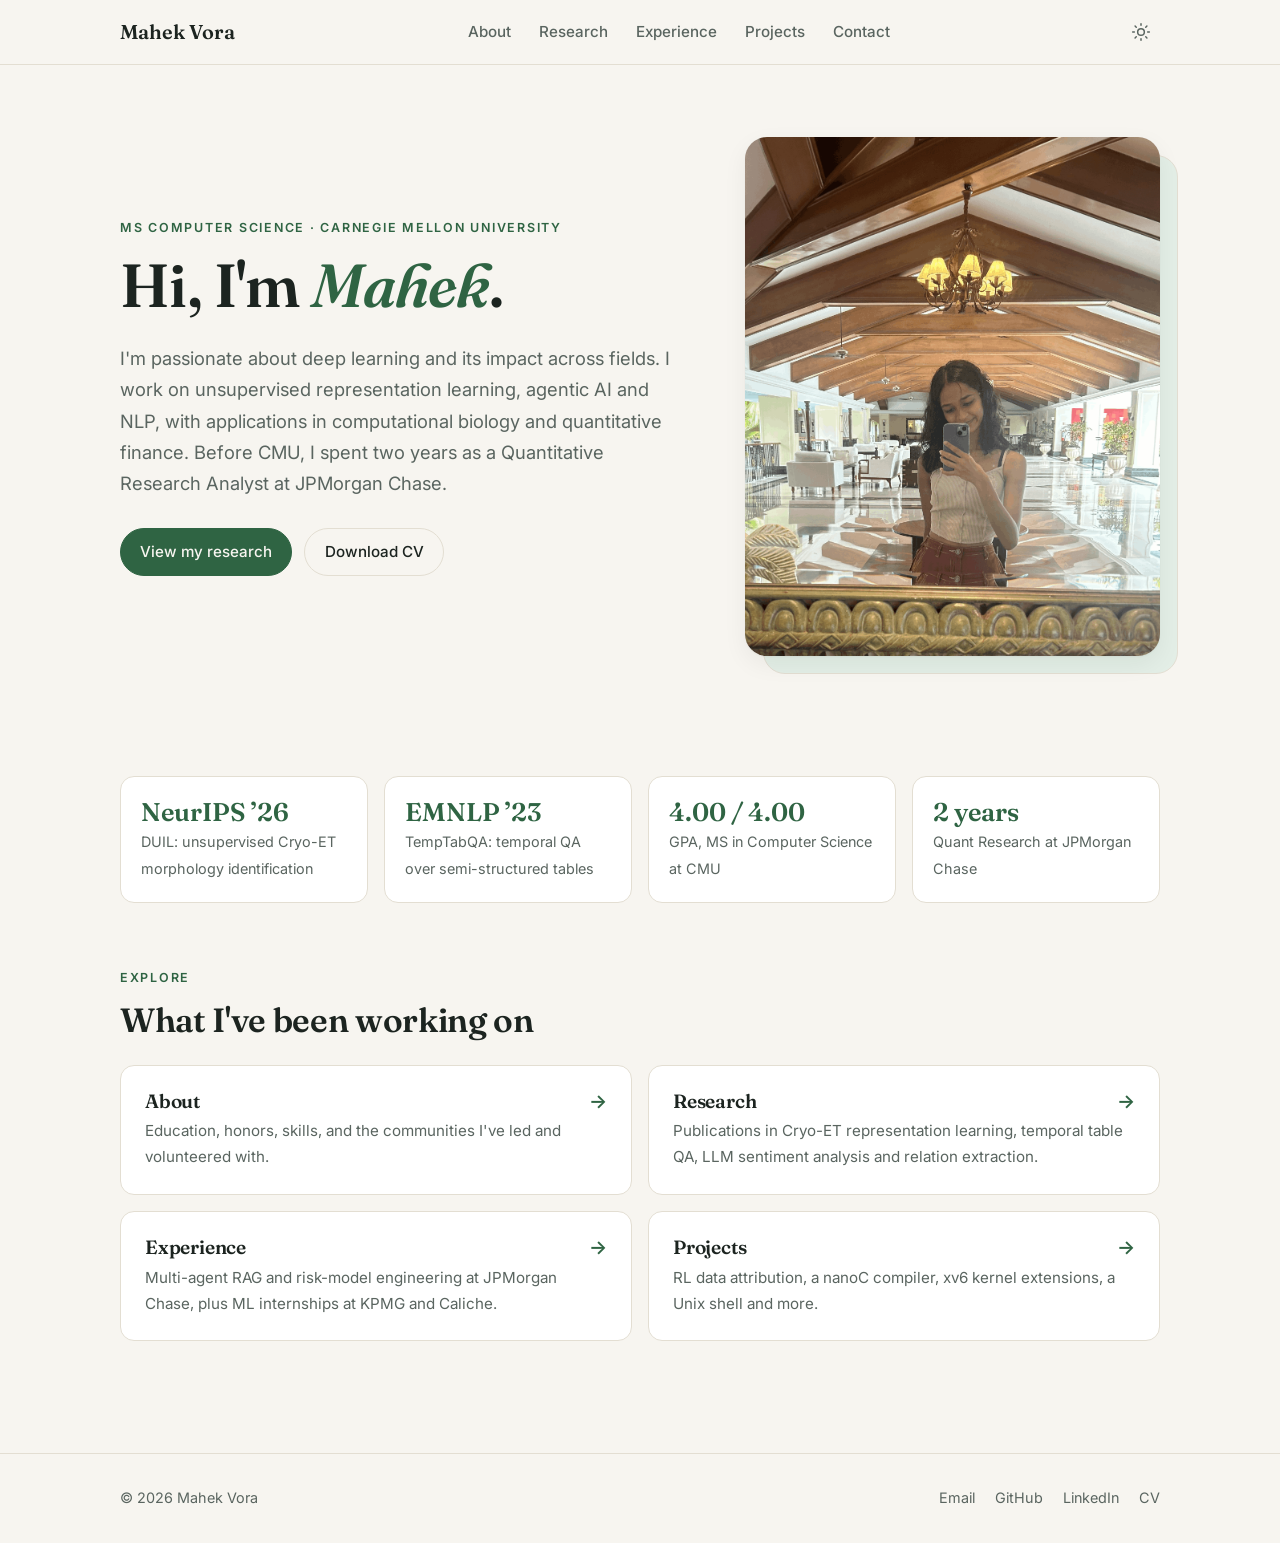
==== commit 67e06bd4: "Add SEO: sitemap, robots.txt, canonical URLs, Person structured data Co-Authored-By: Claude Opus 5.5" ====
--- a/index.html
+++ b/index.html
@@ -3,9 +3,13 @@
 <head>
   <meta charset="utf-8">
   <meta name="viewport" content="width=device-width, initial-scale=1">
-  <title>Mahek Vora</title>
+  <title>Mahek Vora · Computer Science at Carnegie Mellon University</title>
   <meta name="description" content="Mahek Vora — MS in Computer Science at Carnegie Mellon University. Deep learning research across NLP, computational biology and quantitative finance.">
-  <meta property="og:title" content="Mahek Vora">
+  <link rel="canonical" href="https://mahekvora.github.io/">
+  <meta name="author" content="Mahek Vora">
+  <meta property="og:type" content="website">
+  <meta property="og:url" content="https://mahekvora.github.io/">
+  <meta property="og:title" content="Mahek Vora · Computer Science at Carnegie Mellon University">
   <meta property="og:description" content="Mahek Vora — MS in Computer Science at Carnegie Mellon University. Deep learning research across NLP, computational biology and quantitative finance.">
   <meta property="og:image" content="https://mahekvora.github.io/assets/images/img-5869-1076x1293.png">
   <link rel="icon" href="assets/images/favicon.svg" type="image/svg+xml">
@@ -14,6 +18,15 @@
   <link href="https://fonts.googleapis.com/css2?family=Fraunces:ital,opsz,wght@0,9..144,500;0,9..144,600;1,9..144,500;1,9..144,600&family=Inter:wght@400;500;600&display=swap" rel="stylesheet">
   <link rel="stylesheet" href="assets/css/style.css">
   <script src="assets/js/main.js"></script>
+  <script type="application/ld+json">
+  {"@context": "https://schema.org", "@type": "Person", "name": "Mahek Vora",
+   "url": "https://mahekvora.github.io/", "image": "https://mahekvora.github.io/assets/images/img-5869-1076x1293.png",
+   "email": "mailto:mbvora@cs.cmu.edu", "jobTitle": "MS Computer Science Student",
+   "affiliation": {"@type": "CollegeOrUniversity", "name": "Carnegie Mellon University"},
+   "alumniOf": [{"@type": "CollegeOrUniversity", "name": "Indian Institute of Technology Guwahati"}],
+   "knowsAbout": ["Deep Learning", "Machine Learning", "NLP", "Computational Biology", "Cryo-ET", "Agentic AI", "Quantitative Finance"],
+   "sameAs": ["https://github.com/mahekvora", "https://www.linkedin.com/in/mahekvora"]}
+  </script>
 </head>
 <body>
 
--- a/assets/css/style.css
+++ b/assets/css/style.css
@@ -8,8 +8,8 @@
   --muted: #5a6560;
   --accent: #2f6443;
   --accent-soft: #e3eee6;
-  --accent-2: #6a4c9c;
-  --accent-2-soft: #eee8f6;
+  --purple: #5550b0;
+  --purple-soft: #e8e8f8;
   --shadow: 0 1px 2px rgba(20, 30, 25, .04), 0 8px 24px rgba(20, 30, 25, .06);
   --radius: 14px;
   --serif: 'Fraunces', Georgia, serif;
@@ -27,8 +27,8 @@
     --muted: #9aa7a1;
     --accent: #84c49a;
     --accent-soft: #1d2d24;
-    --accent-2: #bfa6ec;
-    --accent-2-soft: #262038;
+    --purple: #aaa8f0;
+    --purple-soft: #21213a;
     --shadow: 0 1px 2px rgba(0, 0, 0, .3), 0 8px 24px rgba(0, 0, 0, .25);
     color-scheme: dark;
   }
@@ -42,11 +42,13 @@
   --muted: #9aa7a1;
   --accent: #84c49a;
   --accent-soft: #1d2d24;
-  --accent-2: #bfa6ec;
-  --accent-2-soft: #262038;
+  --purple: #aaa8f0;
+  --purple-soft: #21213a;
   --shadow: 0 1px 2px rgba(0, 0, 0, .3), 0 8px 24px rgba(0, 0, 0, .25);
   color-scheme: dark;
 }
+
+body.purple { --accent: var(--purple); --accent-soft: var(--purple-soft); }
 
 /* ---------- Base ---------- */
 * { box-sizing: border-box; }
@@ -80,7 +82,7 @@
 
 .eyebrow {
   font-family: var(--sans); font-size: .78rem; font-weight: 600;
-  letter-spacing: .14em; text-transform: uppercase; color: var(--accent-2);
+  letter-spacing: .14em; text-transform: uppercase; color: var(--accent);
   margin-bottom: .75rem;
 }
 .muted { color: var(--muted); }
@@ -105,7 +107,6 @@
   font-size: .78rem; font-weight: 600;
   background: var(--accent-soft); color: var(--accent);
 }
-.chip-purple { background: var(--accent-2-soft); color: var(--accent-2); }
 .tags { display: flex; flex-wrap: wrap; gap: .4rem; margin: 0; padding: 0; list-style: none; }
 .tags li {
   font-size: .85rem; padding: .25rem .7rem; border-radius: 8px;
@@ -127,7 +128,7 @@
   padding: .4rem .75rem; border-radius: 8px;
 }
 .nav a:hover { color: var(--text); background: var(--surface-2); }
-.nav a[aria-current="page"] { color: var(--accent-2); background: var(--accent-2-soft); }
+.nav a[aria-current="page"] { color: var(--accent); background: var(--accent-soft); }
 .header-actions { display: flex; align-items: center; gap: .25rem; }
 .icon-btn {
   width: 38px; height: 38px; display: grid; place-items: center;
@@ -151,12 +152,7 @@
 /* ---------- Home ---------- */
 .hero { display: grid; grid-template-columns: 1.35fr 1fr; gap: 4rem; align-items: center; padding-block: 4.5rem 3.5rem; }
 .hero h1 { margin-bottom: 1.25rem; }
-.hero h1 em {
-  font-style: italic; color: var(--accent-2);
-  background: linear-gradient(100deg, var(--accent-2), var(--accent));
-  -webkit-background-clip: text; background-clip: text; -webkit-text-fill-color: transparent;
-  padding-right: .08em;
-}
+.hero h1 em { font-style: italic; color: var(--accent); }
 .hero .lede { font-size: 1.15rem; color: var(--muted); max-width: 560px; }
 .hero .btn-row { margin-top: 1.75rem; }
 .portrait { position: relative; }
@@ -166,13 +162,12 @@
 }
 .portrait::before {
   content: ''; position: absolute; inset: 18px -18px -18px 18px; z-index: -1;
-  border-radius: 22px; background: linear-gradient(135deg, var(--accent-2-soft), var(--accent-soft)); border: 1px solid var(--border);
+  border-radius: 22px; background: var(--accent-soft); border: 1px solid var(--border);
 }
 
 .stats { display: grid; grid-template-columns: repeat(4, 1fr); gap: 1rem; }
 .stat { background: var(--surface); border: 1px solid var(--border); border-radius: var(--radius); padding: 1.25rem; }
 .stat b { display: block; font-family: var(--serif); font-size: 1.6rem; color: var(--accent); font-weight: 600; line-height: 1.2; }
-.stat:nth-child(even) b { color: var(--accent-2); }
 .stat span { font-size: .9rem; color: var(--muted); }
 
 .explore { display: grid; grid-template-columns: repeat(2, 1fr); gap: 1rem; }
@@ -181,9 +176,9 @@
   background: var(--surface); border: 1px solid var(--border); border-radius: var(--radius);
   padding: 1.5rem; transition: border-color .2s, transform .2s;
 }
-.explore a:hover { border-color: var(--accent-2); transform: translateY(-2px); }
+.explore a:hover { border-color: var(--accent); transform: translateY(-2px); }
 .explore h3 { margin-bottom: .35rem; display: flex; justify-content: space-between; }
-.explore h3::after { content: '→'; color: var(--accent-2); font-family: var(--sans); }
+.explore h3::after { content: '→'; color: var(--accent); font-family: var(--sans); }
 .explore p { color: var(--muted); margin: 0; font-size: .95rem; }
 
 /* ---------- Cards ---------- */
@@ -210,11 +205,11 @@
 .timeline > li { position: relative; padding-left: 2.5rem; margin-bottom: 2rem; }
 .timeline > li::before {
   content: ''; position: absolute; left: 0; top: 1.75rem; width: 16px; height: 16px; border-radius: 50%;
-  background: var(--bg); border: 3px solid var(--accent-2);
+  background: var(--bg); border: 3px solid var(--accent);
 }
 .job { padding: 1.5rem 1.75rem; }
 .job-top { display: flex; justify-content: space-between; gap: 1rem; flex-wrap: wrap; align-items: baseline; }
-.job-role { color: var(--accent-2); font-weight: 600; }
+.job-role { color: var(--accent); font-weight: 600; }
 .job-date { font-size: .9rem; color: var(--muted); white-space: nowrap; }
 .job ul { padding-left: 1.1rem; margin: .9rem 0 0; color: var(--muted); }
 .job li { margin-bottom: .4rem; }
@@ -226,8 +221,8 @@
 .project-img { background: #fff; aspect-ratio: 16 / 10; border-bottom: 1px solid var(--border); overflow: hidden; }
 .project-img img { width: 100%; height: 100%; object-fit: cover; object-position: top; }
 .project-img.text {
-  display: grid; place-items: center; background: linear-gradient(135deg, var(--accent-2-soft), var(--accent-soft));
-  font-family: ui-monospace, 'SF Mono', Menlo, monospace; color: var(--accent-2); font-size: 1.05rem;
+  display: grid; place-items: center; background: var(--accent-soft);
+  font-family: ui-monospace, 'SF Mono', Menlo, monospace; color: var(--accent); font-size: 1.05rem;
 }
 .project-body { padding: 1.4rem 1.5rem 1.5rem; display: flex; flex-direction: column; flex: 1; }
 .project-body h3 { margin-bottom: .25rem; }
@@ -244,7 +239,7 @@
 .edu p { margin: 0; font-size: .95rem; color: var(--muted); }
 .honors { display: grid; grid-template-columns: repeat(3, 1fr); gap: 1rem; }
 .honor { padding: 1.5rem; }
-.honor b { font-family: var(--serif); font-size: 2rem; color: var(--accent-2); display: block; line-height: 1.1; font-weight: 600; }
+.honor b { font-family: var(--serif); font-size: 2rem; color: var(--accent); display: block; line-height: 1.1; font-weight: 600; }
 .honor h3 { font-size: 1.05rem; margin: .5rem 0 .3rem; }
 .honor p { margin: 0; font-size: .9rem; color: var(--muted); }
 .skills { display: grid; gap: 1.25rem; }
@@ -259,7 +254,7 @@
   display: flex; justify-content: space-between; gap: 1rem;
 }
 summary::-webkit-details-marker { display: none; }
-summary::after { content: '+'; color: var(--accent-2); font-size: 1.3rem; line-height: 1; transition: transform .2s; }
+summary::after { content: '+'; color: var(--accent); font-size: 1.3rem; line-height: 1; transition: transform .2s; }
 details[open] summary::after { transform: rotate(45deg); }
 details p { margin: 0; padding: 0 1.25rem 1.1rem; color: var(--muted); }
 
@@ -270,8 +265,8 @@
   text-decoration: none; color: var(--text); transition: border-color .2s, transform .2s;
   overflow-wrap: anywhere;
 }
-.contact:hover { border-color: var(--accent-2); transform: translateY(-2px); }
-.contact svg { width: 26px; height: 26px; color: var(--accent-2); flex: none; }
+.contact:hover { border-color: var(--accent); transform: translateY(-2px); }
+.contact svg { width: 26px; height: 26px; color: var(--accent); flex: none; }
 .contact small { display: block; color: var(--muted); font-size: .8rem; text-transform: uppercase; letter-spacing: .1em; font-weight: 600; }
 
 /* ---------- Footer ---------- */
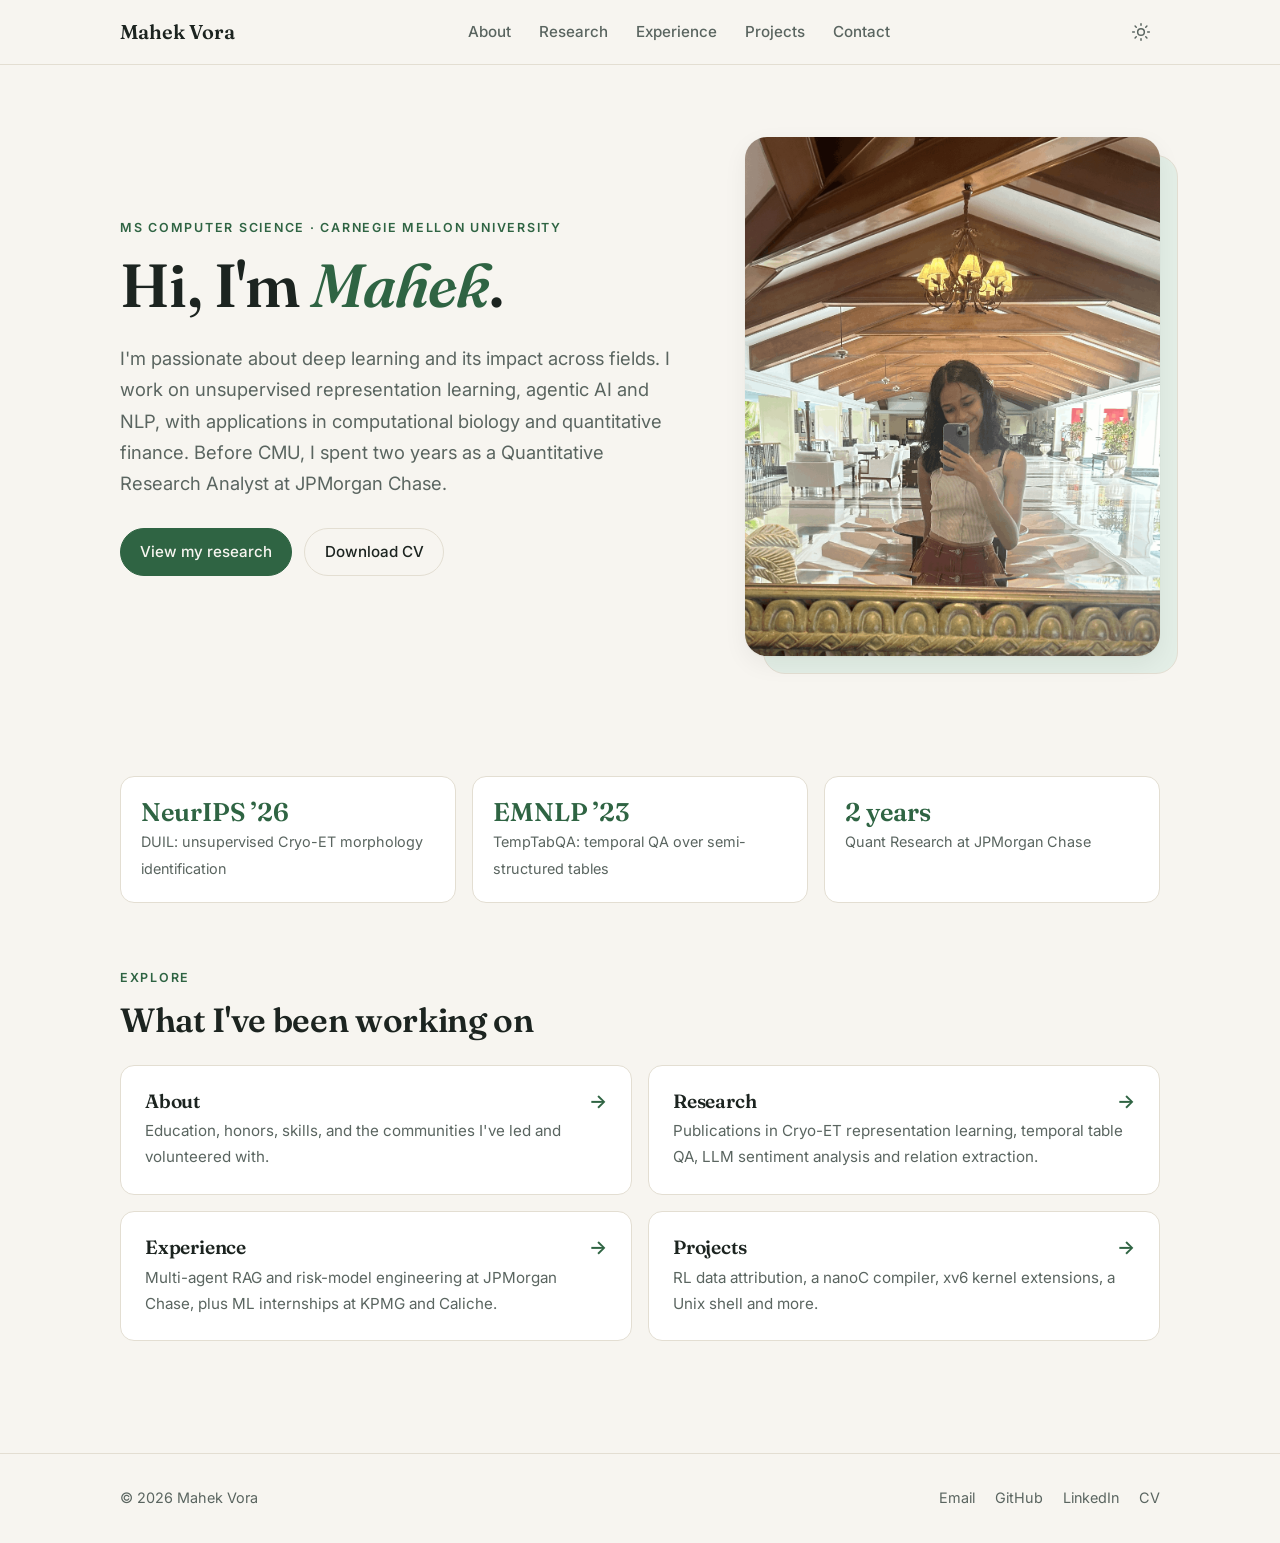
==== commit b0b903ca: "Remove GPA box from home page Co-Authored-By: Claude Opus 5.5 <noreply@anthropic.com>" ====
--- a/index.html
+++ b/index.html
@@ -72,7 +72,6 @@
     <div class="stats">
       <div class="stat"><b>NeurIPS ’26</b><span>DUIL: unsupervised Cryo-ET morphology identification</span></div>
       <div class="stat"><b>EMNLP ’23</b><span>TempTabQA: temporal QA over semi-structured tables</span></div>
-      <div class="stat"><b>4.00 / 4.00</b><span>GPA, MS in Computer Science at CMU</span></div>
       <div class="stat"><b>2 years</b><span>Quant Research at JPMorgan Chase</span></div>
     </div>
   </section>
--- a/assets/css/style.css
+++ b/assets/css/style.css
@@ -165,7 +165,7 @@
   border-radius: 22px; background: var(--accent-soft); border: 1px solid var(--border);
 }
 
-.stats { display: grid; grid-template-columns: repeat(4, 1fr); gap: 1rem; }
+.stats { display: grid; grid-template-columns: repeat(auto-fit, minmax(220px, 1fr)); gap: 1rem; }
 .stat { background: var(--surface); border: 1px solid var(--border); border-radius: var(--radius); padding: 1.25rem; }
 .stat b { display: block; font-family: var(--serif); font-size: 1.6rem; color: var(--accent); font-weight: 600; line-height: 1.2; }
 .stat span { font-size: .9rem; color: var(--muted); }
@@ -278,7 +278,6 @@
 
 /* ---------- Responsive ---------- */
 @media (max-width: 900px) {
-  .stats { grid-template-columns: repeat(2, 1fr); }
   .honors { grid-template-columns: 1fr; }
   .pub { grid-template-columns: 1fr; }
   .pub-img { border-right: 0; border-bottom: 1px solid var(--border); }
